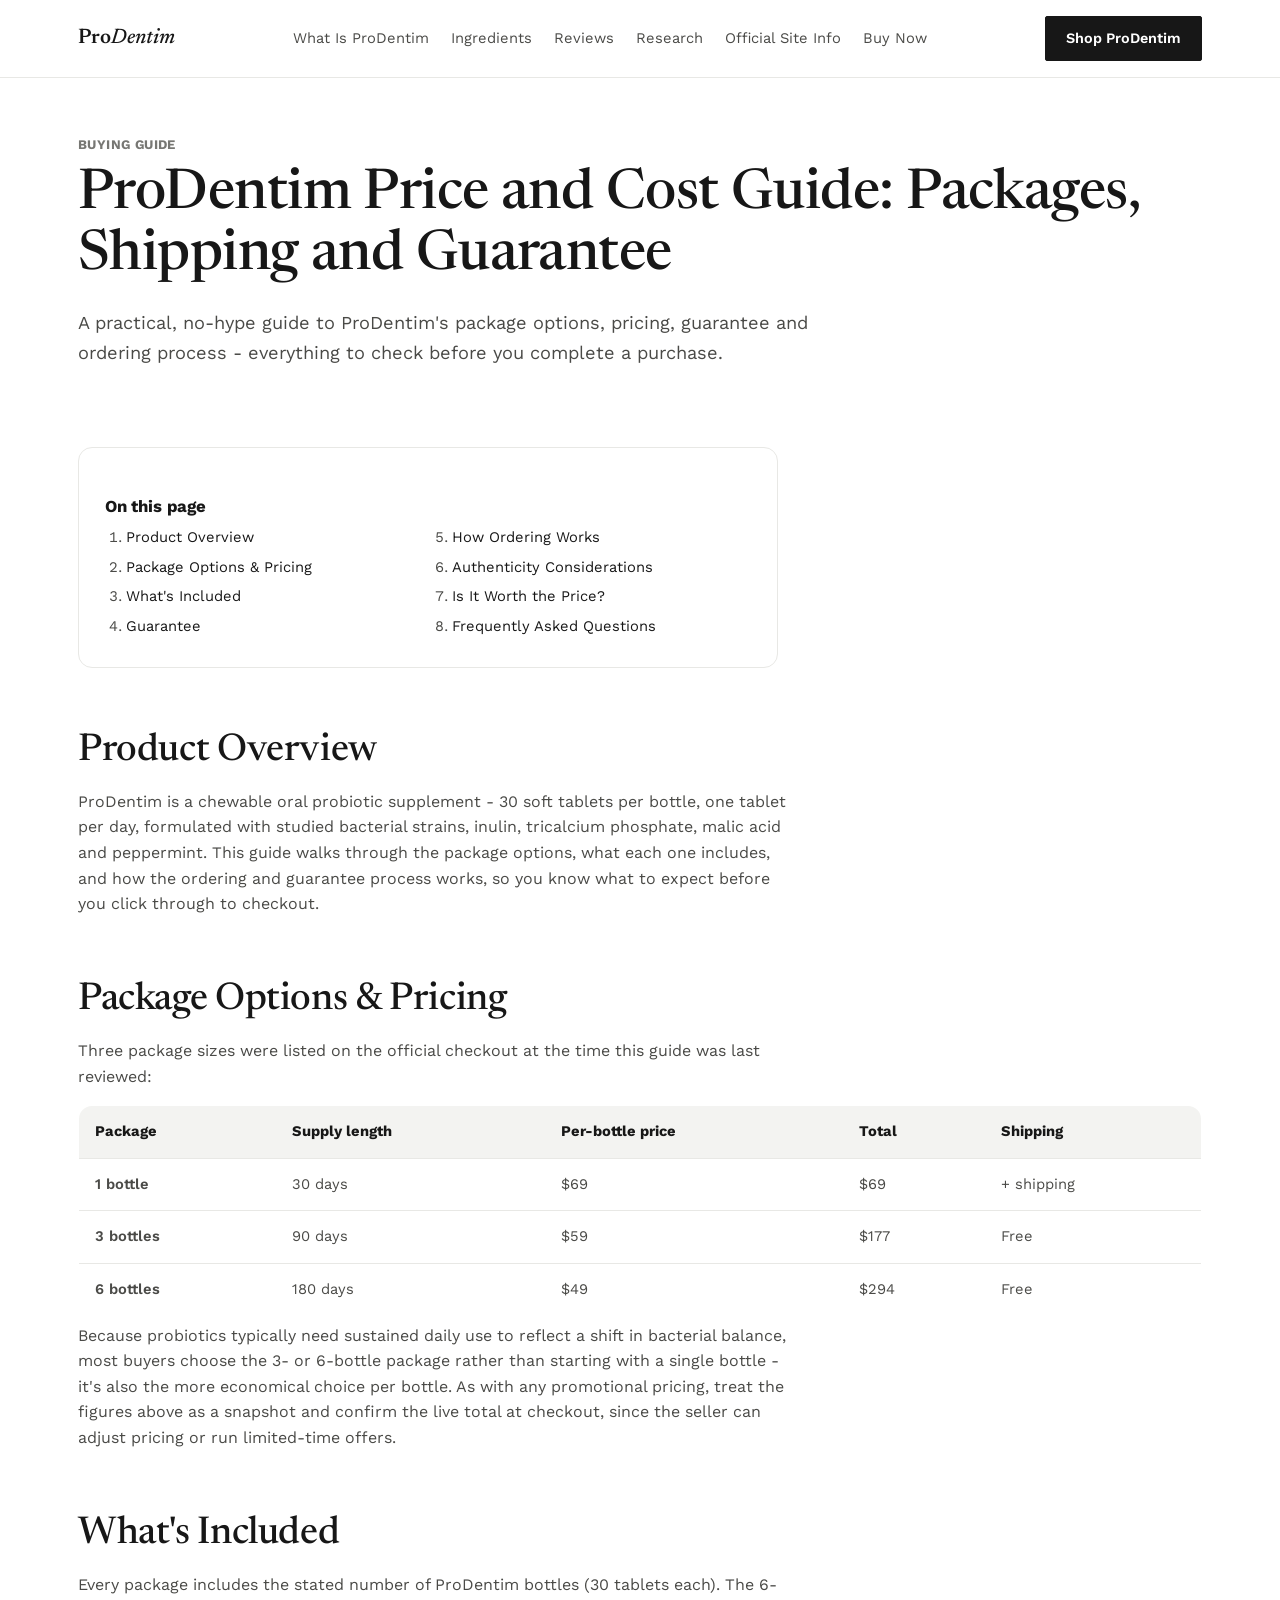
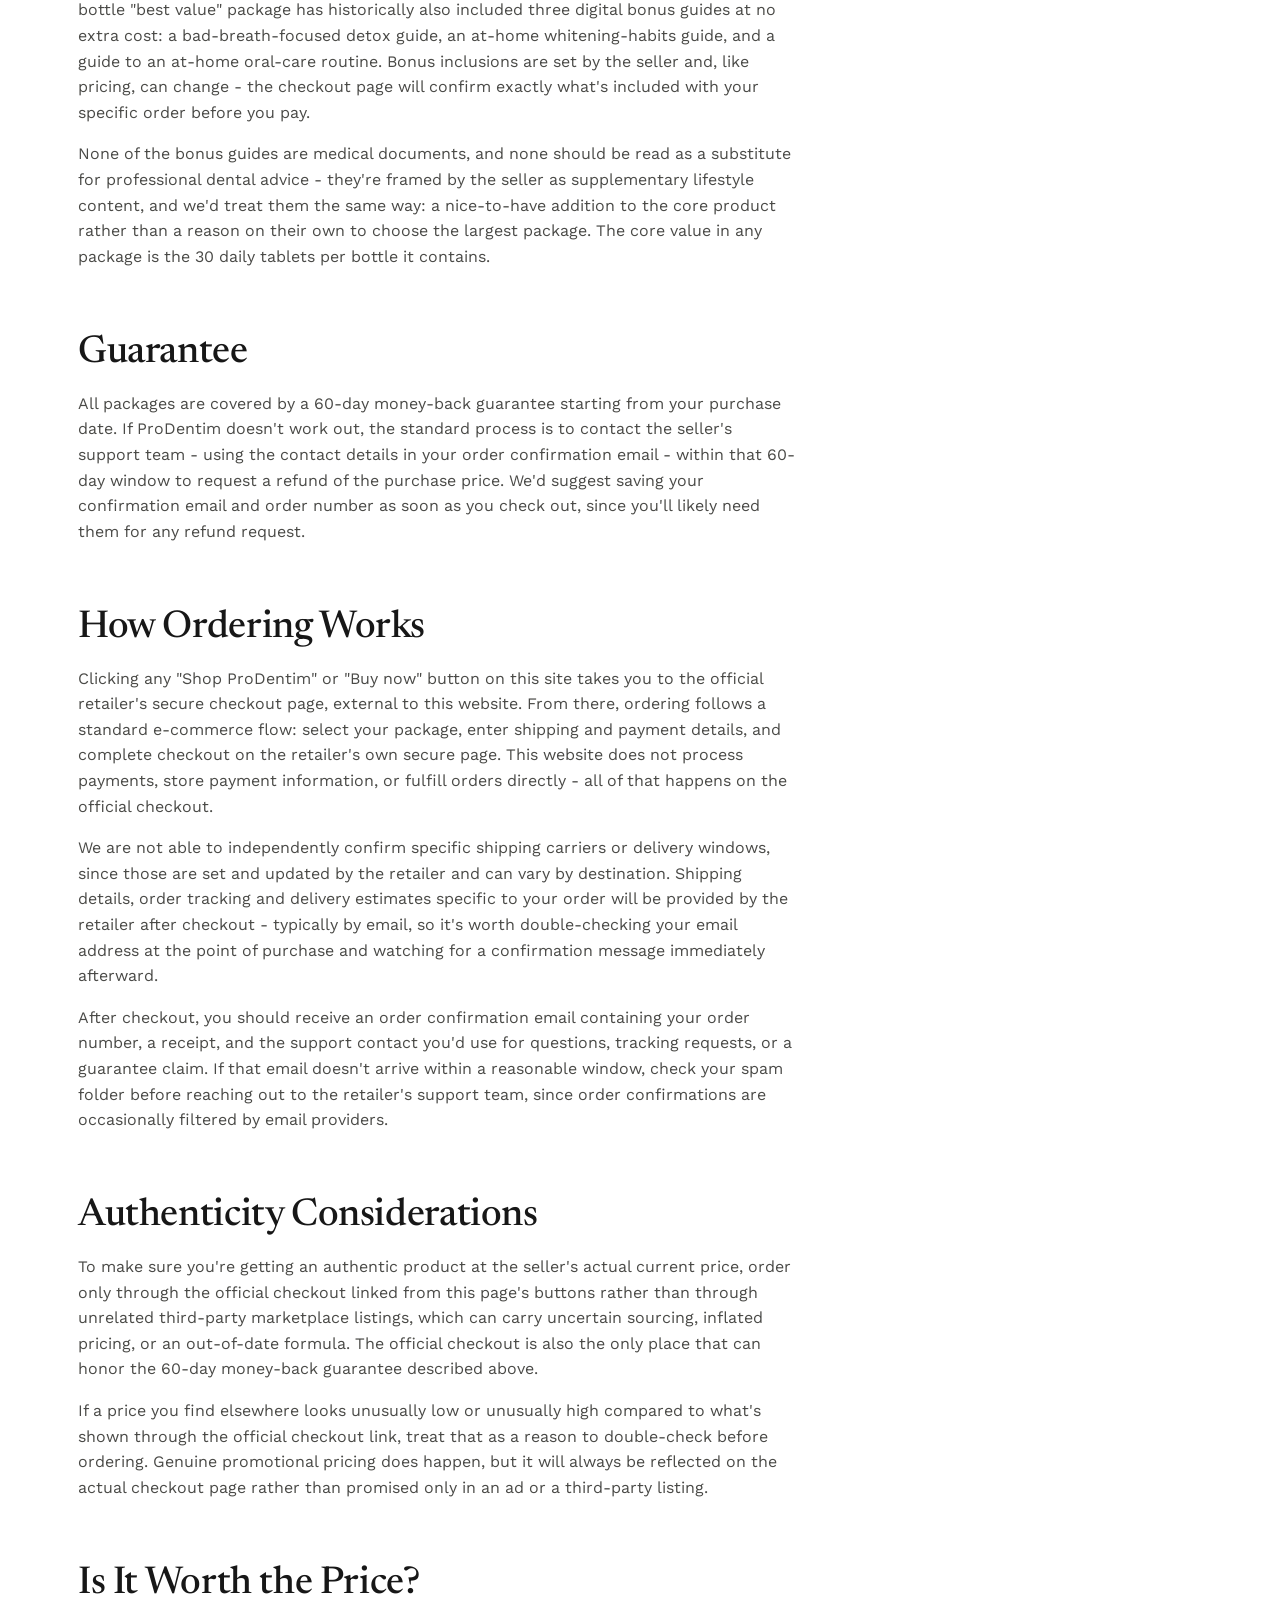
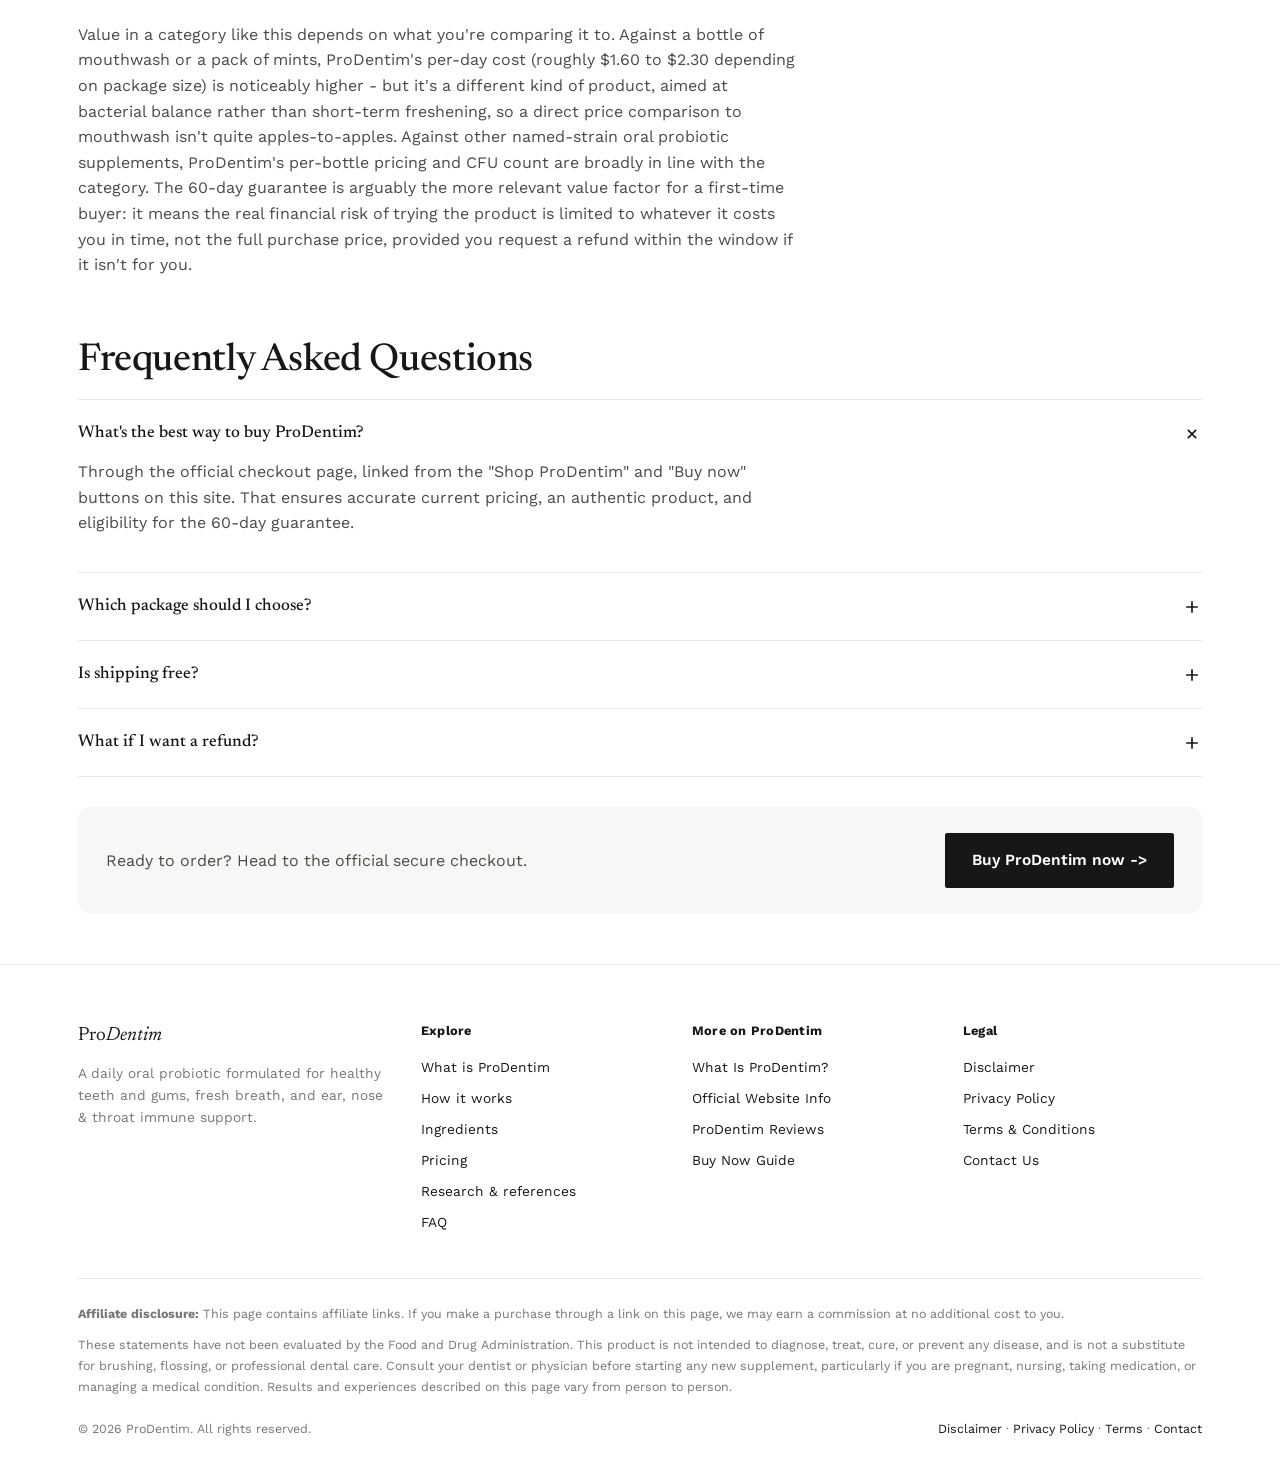
==== buy-now.html @ 223464d3 "Improve USA SEO, pricing, ingredients, reviews and mobile UX" ====
<!DOCTYPE html>
<html lang="en">
<head>
<meta charset="UTF-8">
<meta name="viewport" content="width=device-width, initial-scale=1.0">
<title>ProDentim Price &amp; Cost Guide: Packages, Shipping &amp; Guarantee</title>
<meta name="description" content="Compare the ProDentim package prices and supply lengths shown on the seller checkout, plus shipping notes, guarantee terms, ordering steps and what U.S. buyers should confirm before paying.">
<link rel="canonical" href="https://priodentim.com/buy-now.html">
<meta name="robots" content="index, follow">
<meta name="author" content="ProDentim Editorial Team">
<meta property="og:type" content="article">
<meta property="og:site_name" content="ProDentim">
<meta property="og:title" content="ProDentim Price &amp; Cost Guide: Packages, Shipping &amp; Guarantee">
<meta property="og:description" content="Compare the ProDentim package prices and supply lengths shown on the seller checkout, plus shipping notes, guarantee terms, ordering steps and what U.S. buyers should confirm before paying.">
<meta property="og:url" content="https://priodentim.com/buy-now.html">
<meta property="og:image" content="https://priodentim.com/assets/images/prodentim-bottle-oral-probiotic-supplement.png">
<meta property="og:locale" content="en_US">
<meta name="twitter:card" content="summary_large_image">
<meta name="twitter:title" content="ProDentim Price &amp; Cost Guide: Packages, Shipping &amp; Guarantee">
<meta name="twitter:description" content="Compare the ProDentim package prices and supply lengths shown on the seller checkout, plus shipping notes, guarantee terms, ordering steps and what U.S. buyers should confirm before paying.">
<meta name="twitter:image" content="https://priodentim.com/assets/images/prodentim-bottle-oral-probiotic-supplement.png">
<link rel="icon" href="assets/images/prodentim-bottle-oral-probiotic-supplement.webp" type="image/webp">
<link rel="preconnect" href="https://fonts.googleapis.com">
<link rel="preconnect" href="https://fonts.gstatic.com" crossorigin>
<link href="https://fonts.googleapis.com/css2?family=Newsreader:ital,opsz,wght@0,6..72,400;0,6..72,500;0,6..72,600;1,6..72,500&family=Work+Sans:wght@400;500;600;700&display=swap" rel="stylesheet">
<link rel="stylesheet" href="styles.css">
<script type="application/ld+json">
{
  "@context": "https://schema.org",
  "@graph": [
    {
      "@type": "WebPage",
      "@id": "https://priodentim.com/buy-now.html#webpage",
      "url": "https://priodentim.com/buy-now.html",
      "name": "ProDentim Price & Cost Guide: Packages, Shipping & Guarantee",
      "description": "Compare the ProDentim package prices and supply lengths shown on the seller checkout, plus shipping notes, guarantee terms, ordering steps and what U.S. buyers should confirm before paying.",
      "isPartOf": { "@id": "https://priodentim.com/#website" }
    },
    {
      "@type": "BreadcrumbList",
      "itemListElement": [
        { "@type": "ListItem", "position": 1, "name": "Home", "item": "https://priodentim.com/" },
        { "@type": "ListItem", "position": 2, "name": "ProDentim Buy Now", "item": "https://priodentim.com/buy-now.html" }
      ]
    },
    {
      "@type": "FAQPage",
      "mainEntity": [
        {"@type": "Question", "name": "What's the best way to buy ProDentim?", "acceptedAnswer": {"@type": "Answer", "text": "Through the official checkout page, which ensures accurate current pricing, an authentic product, and eligibility for the 60-day guarantee."}},
        {"@type": "Question", "name": "Which package should I choose?", "acceptedAnswer": {"@type": "Answer", "text": "Most buyers choose the 3-bottle or 6-bottle package for consistent longer-term use and a lower per-bottle price."}},
        {"@type": "Question", "name": "Is shipping free?", "acceptedAnswer": {"@type": "Answer", "text": "Multi-bottle packages have typically included free shipping, while single-bottle orders may carry a separate shipping charge; confirm at checkout."}},
        {"@type": "Question", "name": "What if I want a refund?", "acceptedAnswer": {"@type": "Answer", "text": "Every package is covered by a 60-day money-back guarantee from the date of purchase."}}
      ]
    }
  ]
}
</script>
<style>

  :root{
    --ink:#171717;
    --ink-soft:#4A4A47;
    --ink-faint:#777773;
    --mist:#FAFAF8;
    --mist-deep:#F7F7F5;
    --panel:#ffffff;
    --accent:#171717;
    --accent-deep:#171717;
    --accent-soft:#F7F7F5;
    --accent-soft-2:#F7F7F5;
    --ink-accent:#171717;
    --ink-accent-deep:#171717;
    --neutral-accent:#FFFFFF;
    --neutral-accent-deep:#FFFFFF;
    --line:#E8E8E5;
    --line-soft:#F0F0ED;
    --radius-s:6px;
    --radius-m:14px;
    --font-display:"Newsreader", Georgia, serif;
    --font-body:"Work Sans", -apple-system, BlinkMacSystemFont, "Segoe UI", sans-serif;
  }

  :root{ color-scheme: light; }
  @media (prefers-color-scheme: light){
    :root:not([data-theme="light"]){
      --ink:#171717; --ink-soft:#4A4A47; --ink-faint:#777773;
      --mist:#FFFFFF; --mist-deep:#FAFAF8; --panel:#FFFFFF;
      --accent:#171717; --accent-deep:#171717; --accent-soft:#F7F7F5; --accent-soft-2:#F7F7F5;
      --line:#E8E8E5; --line-soft:#F0F0ED;
    }
  }
  :root[data-theme="light"]{
    --ink:#171717; --ink-soft:#4A4A47; --ink-faint:#777773;
    --mist:#FFFFFF; --mist-deep:#FAFAF8; --panel:#FFFFFF;
    --accent:#171717; --accent-deep:#171717; --accent-soft:#F7F7F5; --accent-soft-2:#F7F7F5;
    --line:#E8E8E5; --line-soft:#F0F0ED;
  }

  *{box-sizing:border-box;}
  html{scroll-behavior:smooth;}
  body{margin:0;background:var(--mist);color:var(--ink);font-family:var(--font-body);font-size:16px;line-height:1.6;-webkit-font-smoothing:antialiased;}
  img{max-width:100%;display:block;}
  a{color:inherit;}
  a:focus-visible, button:focus-visible, summary:focus-visible, .btn:focus-visible{outline:3px solid var(--accent-deep); outline-offset:2px;}
  .wrap{max-width:1180px;margin:0 auto;padding:0 28px;}
  section{position:relative;}
  .visually-hidden{position:absolute; width:1px; height:1px; overflow:hidden; clip:rect(0 0 0 0); white-space:nowrap;}

  h1,h2,h3,h4{font-family:var(--font-display);font-weight:600;color:var(--ink);margin:0 0 0.4em;letter-spacing:-0.01em;}
  h1{font-size:clamp(2.4rem,4.4vw,3.5rem); line-height:1.08; font-weight:500;}
  h2{font-size:clamp(1.8rem,3vw,2.4rem); line-height:1.16; font-weight:500;}
  h3{font-size:1.24rem; font-weight:600;}
  p{margin:0 0 1em; color:var(--ink-soft); max-width:62ch;}
  .lede{font-size:1.14rem; color:var(--ink-soft);}

  .btn{display:inline-flex; align-items:center; gap:8px; font-family:var(--font-body); font-weight:600; font-size:0.97rem; padding:14px 26px; border-radius:999px; border:1px solid transparent; text-decoration:none; cursor:pointer; transition:transform .18s ease, box-shadow .18s ease, background .18s ease;}
  .btn-primary{background:var(--ink-accent-deep); color:#fff; box-shadow:0 14px 26px -12px rgba(0,0,0,0.5);}
  .btn-primary:hover{background:var(--ink-accent); transform:translateY(-1px); box-shadow:0 18px 30px -12px rgba(0,0,0,0.55);}
  .btn-ghost{background:transparent; color:var(--accent-deep); border-color:var(--accent-deep);}
  .btn-ghost:hover{background:var(--accent-soft);}
  .btn-block{width:100%; justify-content:center;}

  header.site{position:sticky; top:0; z-index:50; background:color-mix(in srgb, var(--mist) 88%, transparent); backdrop-filter:blur(10px); border-bottom:1px solid var(--line-soft);}
  .nav-inner{display:flex; align-items:center; justify-content:space-between; padding:16px 28px; max-width:1180px; margin:0 auto;}
  .brand{display:flex; align-items:baseline; gap:8px; text-decoration:none; color:var(--ink);}
  .brand .mark{font-family:var(--font-display); font-size:1.32rem; font-weight:600;}
  .brand .mark em{font-style:italic; color:var(--ink-accent-deep); font-weight:500;}
  nav.links{display:flex; gap:22px; font-size:0.92rem; flex-wrap:wrap;}
  nav.links a{text-decoration:none; color:var(--ink-soft); transition:color .15s ease;}
  nav.links a:hover{color:var(--accent-deep);}
  .nav-cta{display:flex; align-items:center; gap:18px;}
  .nav-cta .btn{padding:10px 20px; font-size:0.9rem;}
  #nav-toggle{display:none;}
  .burger{display:none;}

  @media (max-width:980px){
    nav.links{position:fixed; inset:64px 0 0 0; background:var(--panel); flex-direction:column; padding:28px; gap:20px; font-size:1.1rem; transform:translateY(-8px); opacity:0; pointer-events:none; transition:opacity .2s ease, transform .2s ease; border-top:1px solid var(--line-soft); overflow-y:auto;}
    #nav-toggle:checked ~ .nav-inner nav.links{opacity:1; transform:translateY(0); pointer-events:auto;}
    .burger{display:block; width:26px; height:20px; position:relative; cursor:pointer;}
    .burger span{position:absolute; left:0; right:0; height:2px; background:var(--ink); transition:transform .2s ease, opacity .2s ease;}
    .burger span:nth-child(1){top:0;} .burger span:nth-child(2){top:9px;} .burger span:nth-child(3){top:18px;}
    #nav-toggle:checked ~ .nav-inner .burger span:nth-child(1){transform:translateY(9px) rotate(45deg);}
    #nav-toggle:checked ~ .nav-inner .burger span:nth-child(2){opacity:0;}
    #nav-toggle:checked ~ .nav-inner .burger span:nth-child(3){transform:translateY(-9px) rotate(-45deg);}
  }

  .hero{padding:60px 0 40px; overflow:hidden;}
  .hero-grid{display:grid; grid-template-columns:1.05fr 0.95fr; gap:40px; align-items:center;}
  @media (max-width:920px){ .hero-grid{grid-template-columns:1fr;} }
  .hero-cta-row{display:flex; gap:14px; flex-wrap:wrap; margin-bottom:26px;}
  .trust-row{display:flex; flex-wrap:wrap; gap:20px; padding-top:18px; border-top:1px solid var(--line);}
  .trust-item{display:flex; align-items:center; gap:8px; font-size:0.85rem; color:var(--ink-soft); font-weight:600;}
  .trust-item svg{width:17px; height:17px; flex:none; color:var(--accent-deep);}

  .hero-art{position:relative; display:flex; align-items:center; justify-content:center; min-height:420px;}
  .art-glow{position:absolute; width:80%; padding-top:80%; border-radius:50%; background:radial-gradient(circle, color-mix(in srgb, var(--accent) 50%, transparent) 0%, transparent 68%); filter:blur(6px); animation:glowPulse 7s ease-in-out infinite;}
  @keyframes glowPulse{ 0%,100%{transform:scale(1); opacity:0.7;} 50%{transform:scale(1.07); opacity:1;} }
  .bottle-stage{position:relative; width:min(460px, 82vw); animation:floatY 6.2s ease-in-out infinite;}
  @keyframes floatY{ 0%,100%{transform:translateY(0) rotate(0deg);} 50%{transform:translateY(-14px) rotate(0.5deg);} }
  .bottle-stage img{position:relative; z-index:2; filter:drop-shadow(0 26px 26px rgba(0,0,0,0.2));}
  .leaf{position:absolute; border-radius:50% 4px; filter:blur(0.5px); opacity:0.6; background:radial-gradient(circle at 32% 30%, var(--accent-soft-2), transparent 72%); animation:drift 11s ease-in-out infinite;}
  .leaf.l1{width:30px; height:38px; top:10%; left:5%; animation-duration:9s;}
  .leaf.l2{width:20px; height:26px; top:64%; left:2%; animation-duration:12s; animation-delay:1.3s;}
  .leaf.l3{width:26px; height:32px; top:16%; right:4%; animation-duration:10s; animation-delay:0.5s;}
  .leaf.l4{width:16px; height:20px; bottom:12%; right:9%; animation-duration:8s; animation-delay:2s;}
  @keyframes drift{ 0%,100%{transform:translate(0,0) rotate(0deg);} 50%{transform:translate(10px,-16px) rotate(8deg);} }
  @media (prefers-reduced-motion:reduce){ .bottle-stage, .art-glow, .leaf{animation:none !important;} }

  .band{padding:84px 0;}
  .band-panel{background:var(--panel);}
  .band-pale{background:var(--accent-soft);}
  .band-contrast{background:var(--ink); color:#4A4A47;}
  .band-contrast h2, .band-contrast h3{color:#fff;}
  .band-contrast p{color:#4A4A47;}
  .section-head{max-width:680px; margin-bottom:46px;}
  .section-head p{margin-top:12px;}
  .section-head.center{margin-left:auto; margin-right:auto; text-align:center;}
  .kicker{font-size:0.78rem; font-weight:700; letter-spacing:0.04em; color:var(--accent-deep); text-transform:uppercase; margin-bottom:10px; display:block;}
  .band-contrast .kicker{color:var(--accent);}

  blockquote.pull{font-family:var(--font-display); font-style:italic; font-weight:500; font-size:clamp(1.35rem,2.2vw,1.85rem); line-height:1.42; color:var(--ink); margin:34px 0; padding-left:26px; border-left:3px solid var(--accent-deep); max-width:54ch;}

  .two-col{display:grid; grid-template-columns:1fr 1fr; gap:56px; align-items:start;}
  @media (max-width:860px){ .two-col{grid-template-columns:1fr; gap:12px;} }
  .callout-box{background:var(--panel); border:1px solid var(--line); border-radius:var(--radius-m); padding:22px 24px; margin-top:18px;}
  .callout-box p{margin-bottom:0; font-size:0.94rem;}
  .callout-box.warn{background:color-mix(in srgb, var(--ink-accent) 7%, var(--panel));}

  .steps{display:grid; grid-template-columns:repeat(3,1fr); gap:34px;}
  @media (max-width:820px){ .steps{grid-template-columns:1fr;} }
  .step .num{font-family:var(--font-display); font-size:2.5rem; font-weight:500; color:var(--accent-deep); line-height:1; margin-bottom:12px; display:block;}
  .step h3{margin-bottom:8px;}
  @media (min-width:821px){
    .steps{position:relative;}
    .step:not(:last-child)::after{content:""; position:absolute; top:20px; left:calc(100% - 6px); width:calc(34px + 12px); border-top:1px dashed var(--accent);}
  }

  .ing-grid{display:grid; grid-template-columns:repeat(3,1fr); gap:1px; background:var(--line); border:1px solid var(--line); border-radius:var(--radius-m); overflow:hidden;}
  @media (max-width:900px){ .ing-grid{grid-template-columns:repeat(2,1fr);} }
  @media (max-width:600px){ .ing-grid{grid-template-columns:1fr;} }
  .ing-cell{background:var(--panel); padding:30px 26px;}
  .ing-cell svg{width:32px; height:32px; color:var(--accent-deep); margin-bottom:14px;}
  .ing-cell h3{font-size:1.05rem; margin-bottom:6px;}
  .ing-cell p{font-size:0.92rem; margin-bottom:10px;}
  .ing-cell a{font-size:0.82rem; font-weight:600; color:var(--accent-deep); text-decoration:none; border-bottom:1px solid var(--accent);}
  .ing-cell a:hover{color:var(--ink-accent-deep); border-color:var(--ink-accent-deep);}
  .cfu-tag{display:inline-block; font-size:0.72rem; font-weight:700; letter-spacing:0.02em; color:var(--ink-accent-deep); background:color-mix(in srgb, var(--ink-accent) 12%, transparent); padding:3px 10px; border-radius:999px; margin-bottom:10px;}

  .pillars{display:grid; grid-template-columns:repeat(3,1fr); gap:40px;}
  @media (max-width:820px){ .pillars{grid-template-columns:1fr;} }
  .pillar .tag{display:inline-block; font-size:0.78rem; font-weight:700; letter-spacing:0.02em; color:var(--accent-deep); background:var(--accent-soft); padding:5px 12px; border-radius:999px; margin-bottom:16px;}

  .who-grid{display:grid; grid-template-columns:repeat(4,1fr); gap:20px;}
  @media (max-width:920px){ .who-grid{grid-template-columns:repeat(2,1fr);} }
  @media (max-width:560px){ .who-grid{grid-template-columns:1fr;} }
  .who-card{background:var(--panel); border:1px solid var(--line); border-radius:var(--radius-m); padding:22px 20px;}
  .who-card h3{font-size:1rem; margin-bottom:6px;}
  .who-card p{font-size:0.88rem; margin-bottom:0;}

  table.compare{width:100%; border-collapse:collapse; background:var(--panel); border-radius:var(--radius-m); overflow:hidden; border:1px solid var(--line); font-size:0.92rem;}
  table.compare th, table.compare td{padding:14px 16px; text-align:left; border-bottom:1px solid var(--line); vertical-align:top;}
  table.compare th{background:var(--accent-soft); font-family:var(--font-body); font-weight:700; color:var(--ink);}
  table.compare tr:last-child td{border-bottom:none;}
  table.compare td:first-child{font-weight:600; white-space:nowrap;}
  .table-wrap{overflow-x:auto; margin:8px 0 6px;}

  .pricing-grid{display:grid; grid-template-columns:repeat(3,1fr); gap:26px; align-items:stretch;}
  @media (max-width:920px){ .pricing-grid{grid-template-columns:1fr; max-width:420px; margin:0 auto;} }
  .price-card{background:var(--panel); border:1px solid var(--line); border-radius:var(--radius-m); padding:30px 26px 26px; display:flex; flex-direction:column; position:relative;}
  .price-card.featured{border-color:var(--ink-accent-deep); box-shadow:0 26px 50px -22px rgba(0,0,0,0.35); transform:translateY(-10px);}
  @media (max-width:920px){ .price-card.featured{transform:none;} }
  .ribbon{position:absolute; top:-13px; left:50%; transform:translateX(-50%); background:var(--ink-accent-deep); color:#fff; font-size:0.72rem; font-weight:700; letter-spacing:0.03em; padding:6px 16px; border-radius:999px; box-shadow:0 8px 16px -6px rgba(0,0,0,0.45);}
  .plan-name{font-size:0.82rem; font-weight:700; color:var(--ink-faint); margin-bottom:6px;}
  .plan-supply{font-family:var(--font-display); font-size:1.5rem; margin-bottom:2px;}
  .plan-days{font-size:0.85rem; color:var(--ink-faint); margin-bottom:18px;}
  .plan-bottles{display:flex; align-items:flex-end; justify-content:center; height:120px; margin-bottom:18px;}
  .plan-bottles img{max-height:100%; width:auto; filter:drop-shadow(0 10px 14px rgba(0,0,0,0.18));}
  .save-badge{font-size:0.8rem; font-weight:700; color:var(--accent-deep); background:color-mix(in srgb, var(--accent) 20%, transparent); padding:6px 12px; border-radius:var(--radius-s); display:inline-block; margin-bottom:14px;}
  .plan-price{display:flex; align-items:baseline; gap:6px; margin-bottom:2px;}
  .plan-price .amt{font-family:var(--font-display); font-size:2.35rem; font-weight:600;}
  .plan-price .per{font-size:0.88rem; color:var(--ink-faint);}
  .plan-total{font-size:0.86rem; color:var(--ink-faint); margin-bottom:20px;}
  .plan-total s{color:var(--ink-faint); opacity:0.7; margin-right:4px;}
  .plan-total b{color:var(--ink);}
  .price-card ul{list-style:none; margin:0 0 22px; padding:0; font-size:0.88rem; color:var(--ink-soft); flex:1;}
  .price-card ul li{display:flex; gap:8px; padding:5px 0; align-items:flex-start;}
  .price-card ul li svg{width:15px; height:15px; flex:none; margin-top:3px; color:var(--accent-deep);}
  .price-note{font-size:0.84rem; color:var(--ink-faint); margin-top:26px; max-width:70ch;}

  .bonus-strip{display:grid; grid-template-columns:repeat(3,1fr); gap:22px; margin-top:44px;}
  @media (max-width:760px){ .bonus-strip{grid-template-columns:1fr; max-width:340px; margin-left:auto; margin-right:auto;} }
  .bonus-card{background:var(--panel); border:1px solid var(--line); border-radius:var(--radius-m); overflow:hidden; text-align:center;}
  .bonus-card img{width:100%; height:200px; object-fit:cover;}
  .bonus-ph{height:200px; background:linear-gradient(160deg, var(--accent-soft), var(--accent-soft-2)); display:flex; align-items:center; justify-content:center;}
  .bonus-ph svg{width:52px; height:52px; color:var(--accent-deep);}
  .bonus-card .b-body{padding:18px 18px 22px;}
  .bonus-card .b-tag{font-size:0.72rem; font-weight:700; color:var(--neutral-accent-deep); background:color-mix(in srgb, var(--neutral-accent) 16%, transparent); padding:3px 10px; border-radius:999px; display:inline-block; margin-bottom:8px;}
  .bonus-card h3{font-size:1rem; margin-bottom:4px;}
  .bonus-card p{font-size:0.86rem; margin:0;}

  .guarantee{display:grid; grid-template-columns:auto 1fr; gap:32px; align-items:center;}
  @media (max-width:700px){ .guarantee{grid-template-columns:1fr; text-align:center;} .guarantee .seal-img{margin:0 auto;} }
  .seal-img{width:132px; height:132px; flex:none;}

  .consider-grid{display:grid; grid-template-columns:repeat(2,1fr); gap:22px;}
  @media (max-width:760px){ .consider-grid{grid-template-columns:1fr;} }
  .consider{background:var(--panel); border:1px solid var(--line); border-radius:var(--radius-m); padding:26px 26px 22px;}
  .consider h3{font-size:1rem; margin-bottom:8px;}
  .consider p{font-size:0.92rem; margin-bottom:0; color:var(--ink);}

  .ref-list{list-style:none; margin:0; padding:0; border-top:1px solid var(--line);}
  .ref-list li{display:grid; grid-template-columns:32px 1fr; gap:16px; padding:20px 0; border-bottom:1px solid var(--line);}
  .ref-list .idx{font-family:var(--font-display); color:var(--accent-deep); font-weight:600; font-size:1.1rem;}
  .ref-list h4{margin:0 0 4px; font-size:1rem; font-family:var(--font-body); font-weight:700; color:var(--ink);}
  .ref-list p{margin:0 0 6px; font-size:0.92rem;}
  .ref-list .meta{font-size:0.8rem; color:var(--ink-faint); margin-bottom:6px;}
  .ref-list a{font-size:0.86rem; color:var(--accent-deep); text-decoration:none; word-break:break-word;}
  .ref-list a:hover{color:var(--ink-accent-deep);}
  .ref-note{font-size:0.85rem; color:var(--ink-faint); margin-top:22px; max-width:70ch;}
  .ref-toggle-wrap{margin-top:22px;}

  .faq{border-top:1px solid var(--line);}
  .faq details{border-bottom:1px solid var(--line); padding:20px 0;}
  .faq summary{list-style:none; cursor:pointer; display:flex; justify-content:space-between; align-items:center; gap:20px; font-family:var(--font-display); font-size:1.06rem; color:var(--ink); font-weight:500;}
  .faq summary::-webkit-details-marker{display:none;}
  .faq summary .chev{flex:none; width:20px; height:20px; transition:transform .22s ease; color:var(--accent-deep);}
  .faq details[open] summary .chev{transform:rotate(135deg);}
  .faq .a{padding-top:12px; max-width:70ch;}

  .badges-row{margin-top:18px; opacity:0.9;}
  .badges-row img{max-width:420px; width:100%;}

  .final-cta{text-align:center; padding:92px 0;}
  .final-cta h2{max-width:18ch; margin-left:auto; margin-right:auto;}
  .final-cta p{max-width:52ch; margin-left:auto; margin-right:auto;}

  footer{background:var(--ink); color:#4A4A47; padding:56px 0 30px; font-size:0.86rem;}
  footer a{color:#4A4A47; text-decoration:none;}
  footer a:hover{color:#fff;}
  .footer-grid{display:grid; grid-template-columns:1.3fr 1fr 1fr 1fr; gap:32px; margin-bottom:36px;}
  @media (max-width:720px){ .footer-grid{grid-template-columns:1fr; gap:28px;} }
  .footer-grid h5{color:#fff; font-size:0.8rem; letter-spacing:0.02em; margin:0 0 14px; font-family:var(--font-body); font-weight:700;}
  .footer-grid ul{list-style:none; margin:0; padding:0;}
  .footer-grid li{margin-bottom:9px;}
  .footer-brand .mark{font-family:var(--font-display); font-size:1.2rem; color:#fff; margin-bottom:10px; display:block;}
  .disclaimer{border-top:1px solid #E8E8E5; padding-top:24px; color:#777773; font-size:0.78rem; line-height:1.7;}
  .disclaimer p{color:#777773; max-width:none; margin-bottom:10px;}
  .foot-bottom{display:flex; justify-content:space-between; flex-wrap:wrap; gap:10px; margin-top:20px; color:#777773; font-size:0.78rem;}

</style>

<style>
  .page-hero{padding:56px 0 8px;}
  .page-hero .kicker{font-size:0.82rem; font-weight:700; letter-spacing:0.03em; color:var(--accent-deep); margin-bottom:10px;}
  .page-hero .updated{font-size:0.85rem; color:var(--ink-faint); margin-bottom:0;}
  .page-hero p.lede{max-width:70ch;}
  article.prose{padding:24px 0 20px;}
  article.prose h2{margin-top:1.6em;}
  article.prose h3{margin-top:1.3em;}
  article.prose p, article.prose li{max-width:72ch;}
  article.prose ul, article.prose ol{padding-left:1.3em; color:var(--ink-soft);}
  .toc{background:var(--panel); border:1px solid var(--line); border-radius:var(--radius-m); padding:22px 26px; margin:30px 0; max-width:70ch;}
  .toc h2{font-size:1.05rem; margin-bottom:10px; font-family:var(--font-body); font-weight:700;}
  .toc ol{margin:0; padding-left:1.2em; columns:2; column-gap:28px;}
  .toc li{margin-bottom:6px; font-size:0.92rem;}
  .toc a{color:var(--accent-deep); text-decoration:none;}
  .toc a:hover{color:var(--ink-accent-deep);}
  @media (max-width:600px){ .toc ol{columns:1;} }
  .inline-cta{background:var(--accent-soft); border-radius:var(--radius-m); padding:26px 28px; margin:30px 0; display:flex; align-items:center; justify-content:space-between; gap:20px; flex-wrap:wrap;}
  .inline-cta p{margin:0; max-width:44ch;}
</style>

</head>
<body>
<a class="visually-hidden" href="#main-content">Skip to content</a>
<header class="site">
  <input type="checkbox" id="nav-toggle">
  <div class="nav-inner">
    <a class="brand" href="index.html"><span class="mark">Pro<em>Dentim</em></span></a>
    <nav class="links">
      <a href="prodentim.html">What Is ProDentim</a>
      <a href="index.html#ingredients">Ingredients</a>
      <a href="reviews.html">Reviews</a>
      <a href="index.html#research">Research</a>
      <a href="official-website.html">Official Site Info</a>
      <a href="buy-now.html">Buy Now</a>
    </nav>
    <div class="nav-cta">
      <a class="btn btn-primary" href="https://ab6abfpmm72zln0lygn7vlwf3i.hop.clickbank.net/" target="_blank" rel="nofollow sponsored noopener">Shop ProDentim</a>
      <label class="burger" for="nav-toggle"><span></span><span></span><span></span></label>
    </div>
  </div>
</header>

<section class="page-hero">
  <div class="wrap">
    <div class="kicker">Buying Guide</div>
    <h1 id="main-content">ProDentim Price and Cost Guide: Packages, Shipping and Guarantee</h1>
    <p class="lede">A practical, no-hype guide to ProDentim's package options, pricing, guarantee and ordering process  -  everything to check before you complete a purchase.</p>
  </div>
</section>

<article class="prose">
  <div class="wrap">
    <div class="toc">
      <h2>On this page</h2>
      <ol>
        <li><a href="#overview">Product Overview</a></li>
        <li><a href="#packages">Package Options &amp; Pricing</a></li>
        <li><a href="#included">What's Included</a></li>
        <li><a href="#guarantee">Guarantee</a></li>
        <li><a href="#ordering">How Ordering Works</a></li>
        <li><a href="#authenticity">Authenticity Considerations</a></li>
        <li><a href="#worth-it">Is It Worth the Price?</a></li>
        <li><a href="#faq">Frequently Asked Questions</a></li>
      </ol>
    </div>

    <h2 id="overview">Product Overview</h2>
    <p>ProDentim is a chewable oral probiotic supplement  -  30 soft tablets per bottle, one tablet per day, formulated with studied bacterial strains, inulin, tricalcium phosphate, malic acid and peppermint. This guide walks through the package options, what each one includes, and how the ordering and guarantee process works, so you know what to expect before you click through to checkout.</p>

    <h2 id="packages">Package Options &amp; Pricing</h2>
    <p>Three package sizes were listed on the official checkout at the time this guide was last reviewed:</p>
    <div class="table-wrap">
      <table class="compare">
        <thead><tr><th scope="col">Package</th><th scope="col">Supply length</th><th scope="col">Per-bottle price</th><th scope="col">Total</th><th scope="col">Shipping</th></tr></thead>
        <tbody>
          <tr><td>1 bottle</td><td>30 days</td><td>$69</td><td>$69</td><td>+ shipping</td></tr>
          <tr><td>3 bottles</td><td>90 days</td><td>$59</td><td>$177</td><td>Free</td></tr>
          <tr><td>6 bottles</td><td>180 days</td><td>$49</td><td>$294</td><td>Free</td></tr>
        </tbody>
      </table>
    </div>
    <p>Because probiotics typically need sustained daily use to reflect a shift in bacterial balance, most buyers choose the 3- or 6-bottle package rather than starting with a single bottle  -  it's also the more economical choice per bottle. As with any promotional pricing, treat the figures above as a snapshot and confirm the live total at checkout, since the seller can adjust pricing or run limited-time offers.</p>

    <h2 id="included">What's Included</h2>
    <p>Every package includes the stated number of ProDentim bottles (30 tablets each). The 6-bottle "best value" package has historically also included three digital bonus guides at no extra cost: a bad-breath-focused detox guide, an at-home whitening-habits guide, and a guide to an at-home oral-care routine. Bonus inclusions are set by the seller and, like pricing, can change  -  the checkout page will confirm exactly what's included with your specific order before you pay.</p>
    <p>None of the bonus guides are medical documents, and none should be read as a substitute for professional dental advice  -  they're framed by the seller as supplementary lifestyle content, and we'd treat them the same way: a nice-to-have addition to the core product rather than a reason on their own to choose the largest package. The core value in any package is the 30 daily tablets per bottle it contains.</p>

    <h2 id="guarantee">Guarantee</h2>
    <p>All packages are covered by a 60-day money-back guarantee starting from your purchase date. If ProDentim doesn't work out, the standard process is to contact the seller's support team  -  using the contact details in your order confirmation email  -  within that 60-day window to request a refund of the purchase price. We'd suggest saving your confirmation email and order number as soon as you check out, since you'll likely need them for any refund request.</p>

    <h2 id="ordering">How Ordering Works</h2>
    <p>Clicking any "Shop ProDentim" or "Buy now" button on this site takes you to the official retailer's secure checkout page, external to this website. From there, ordering follows a standard e-commerce flow: select your package, enter shipping and payment details, and complete checkout on the retailer's own secure page. This website does not process payments, store payment information, or fulfill orders directly  -  all of that happens on the official checkout.</p>
    <p>We are not able to independently confirm specific shipping carriers or delivery windows, since those are set and updated by the retailer and can vary by destination. Shipping details, order tracking and delivery estimates specific to your order will be provided by the retailer after checkout  -  typically by email, so it's worth double-checking your email address at the point of purchase and watching for a confirmation message immediately afterward.</p>
    <p>After checkout, you should receive an order confirmation email containing your order number, a receipt, and the support contact you'd use for questions, tracking requests, or a guarantee claim. If that email doesn't arrive within a reasonable window, check your spam folder before reaching out to the retailer's support team, since order confirmations are occasionally filtered by email providers.</p>

    <h2 id="authenticity">Authenticity Considerations</h2>
    <p>To make sure you're getting an authentic product at the seller's actual current price, order only through the official checkout linked from this page's buttons rather than through unrelated third-party marketplace listings, which can carry uncertain sourcing, inflated pricing, or an out-of-date formula. The official checkout is also the only place that can honor the 60-day money-back guarantee described above.</p>
    <p>If a price you find elsewhere looks unusually low or unusually high compared to what's shown through the official checkout link, treat that as a reason to double-check before ordering. Genuine promotional pricing does happen, but it will always be reflected on the actual checkout page rather than promised only in an ad or a third-party listing.</p>

    <h2 id="worth-it">Is It Worth the Price?</h2>
    <p>Value in a category like this depends on what you're comparing it to. Against a bottle of mouthwash or a pack of mints, ProDentim's per-day cost (roughly $1.60 to $2.30 depending on package size) is noticeably higher  -  but it's a different kind of product, aimed at bacterial balance rather than short-term freshening, so a direct price comparison to mouthwash isn't quite apples-to-apples. Against other named-strain oral probiotic supplements, ProDentim's per-bottle pricing and CFU count are broadly in line with the category. The 60-day guarantee is arguably the more relevant value factor for a first-time buyer: it means the real financial risk of trying the product is limited to whatever it costs you in time, not the full purchase price, provided you request a refund within the window if it isn't for you.</p>

    <h2 id="faq">Frequently Asked Questions</h2>
    <div class="faq">
      <details open>
        <summary>What's the best way to buy ProDentim?<svg class="chev" viewBox="0 0 24 24" fill="none" stroke="currentColor" stroke-width="2" aria-hidden="true"><path d="M12 5v14M5 12h14"/></svg></summary>
        <div class="a"><p>Through the official checkout page, linked from the "Shop ProDentim" and "Buy now" buttons on this site. That ensures accurate current pricing, an authentic product, and eligibility for the 60-day guarantee.</p></div>
      </details>
      <details>
        <summary>Which package should I choose?<svg class="chev" viewBox="0 0 24 24" fill="none" stroke="currentColor" stroke-width="2" aria-hidden="true"><path d="M12 5v14M5 12h14"/></svg></summary>
        <div class="a"><p>Most buyers choose the 3-bottle (90-day) or 6-bottle (180-day) package, both because probiotics benefit from consistent longer-term use and because the per-bottle price is lower than the single-bottle option.</p></div>
      </details>
      <details>
        <summary>Is shipping free?<svg class="chev" viewBox="0 0 24 24" fill="none" stroke="currentColor" stroke-width="2" aria-hidden="true"><path d="M12 5v14M5 12h14"/></svg></summary>
        <div class="a"><p>At last review, the 3-bottle and 6-bottle packages included free shipping, while the single-bottle package carried a separate shipping charge. Confirm current shipping terms at checkout.</p></div>
      </details>
      <details>
        <summary>What if I want a refund?<svg class="chev" viewBox="0 0 24 24" fill="none" stroke="currentColor" stroke-width="2" aria-hidden="true"><path d="M12 5v14M5 12h14"/></svg></summary>
        <div class="a"><p>Every package is covered by a 60-day money-back guarantee from the date of purchase. Contact the seller's support team, listed in your order confirmation email, to start the process.</p></div>
      </details>
    </div>

    <div class="inline-cta">
      <p>Ready to order? Head to the official secure checkout.</p>
      <a class="btn btn-primary" href="https://ab6abfpmm72zln0lygn7vlwf3i.hop.clickbank.net/" target="_blank" rel="nofollow sponsored noopener">Buy ProDentim now  -> </a>
    </div>
  </div>
</article>
<footer>
  <div class="wrap">
    <div class="footer-grid">
      <div class="footer-brand">
        <span class="mark">Pro<em style="font-style:italic;color:var(--accent);">Dentim</em></span>
        <p style="color:#777773; max-width:34ch;">A daily oral probiotic formulated for healthy teeth and gums, fresh breath, and ear, nose &amp; throat immune support.</p>
      </div>
      <div>
        <h5>Explore</h5>
        <ul>
          <li><a href="index.html#what-is-prodentim">What is ProDentim</a></li>
          <li><a href="index.html#how-it-works">How it works</a></li>
          <li><a href="index.html#ingredients">Ingredients</a></li>
          <li><a href="index.html#pricing">Pricing</a></li>
          <li><a href="index.html#research">Research &amp; references</a></li>
          <li><a href="index.html#faq">FAQ</a></li>
        </ul>
      </div>
      <div>
        <h5>More on ProDentim</h5>
        <ul>
          <li><a href="prodentim.html">What Is ProDentim?</a></li>
          <li><a href="official-website.html">Official Website Info</a></li>
          <li><a href="reviews.html">ProDentim Reviews</a></li>
          <li><a href="buy-now.html">Buy Now Guide</a></li>
        </ul>
      </div>
      <div>
        <h5>Legal</h5>
        <ul>
          <li><a href="disclaimer.html">Disclaimer</a></li>
          <li><a href="privacy-policy.html">Privacy Policy</a></li>
          <li><a href="terms-conditions.html">Terms &amp; Conditions</a></li>
          <li><a href="contact.html">Contact Us</a></li>
        </ul>
      </div>
    </div>
    <div class="disclaimer">
      <p><strong>Affiliate disclosure:</strong> This page contains affiliate links. If you make a purchase through a link on this page, we may earn a commission at no additional cost to you.</p>
      <p>These statements have not been evaluated by the Food and Drug Administration. This product is not intended to diagnose, treat, cure, or prevent any disease, and is not a substitute for brushing, flossing, or professional dental care. Consult your dentist or physician before starting any new supplement, particularly if you are pregnant, nursing, taking medication, or managing a medical condition. Results and experiences described on this page vary from person to person.</p>
      <div class="foot-bottom">
        <span>&copy; 2026 ProDentim. All rights reserved.</span>
        <span><a href="disclaimer.html">Disclaimer</a> &middot; <a href="privacy-policy.html">Privacy Policy</a> &middot; <a href="terms-conditions.html">Terms</a> &middot; <a href="contact.html">Contact</a></span>
      </div>
    </div>
  </div>
</footer>
<script src="site.js" defer></script>
</body>
</html>
---- styles.css ----
:root {
  --color-white: #FFFFFF;
  --color-ivory: #FAFAF8;
  --color-porcelain: #F7F7F5;
  --color-surface: #F3F3F1;
  --color-border: #E8E8E5;
  --color-border-light: #F0F0ED;
  --color-text: #171717;
  --color-text-secondary: #4A4A47;
  --color-text-muted: #777773;
  --color-brand: #FFFFFF;
  --color-brand-dark: #FFFFFF;
  --color-brand-soft: #F7F7F5;
  --color-accent: #FFFFFF;
  --color-accent-soft: #FAFAF8;
  --color-success: #FFFFFF;
  --shadow-soft: 0 8px 30px rgba(0, 0, 0, 0.06);
  --shadow-card: 0 12px 40px rgba(0, 0, 0, 0.07);
  --font-display: "Newsreader", Georgia, serif;
  --font-body: "Work Sans", "Segoe UI", sans-serif;
}

html { background: var(--color-white); scroll-behavior: smooth; overflow-x: hidden; }
body { background: var(--color-white) !important; color: var(--color-text) !important; overflow-x: hidden; }
header, nav, main, section, footer { background: var(--color-white) !important; }
section:nth-of-type(even), .band-pale, .band-contrast { background: var(--color-ivory) !important; color: var(--color-text) !important; }
*, *::before, *::after { border-radius: 0; }
img { background: transparent !important; max-width: 100%; height: auto; }
.art-glow, .leaf { display: none !important; }
h1, h2, h3, h4, h5, h6 { color: var(--color-text) !important; }
p, li, td, th { color: var(--color-text-secondary) !important; }
small, .muted, .secondary, .meta, .updated, .plan-days, .plan-name, .price-note { color: var(--color-text-muted) !important; }
a { color: var(--color-text) !important; }
a:hover { color: var(--color-text-secondary) !important; }

.wrap, .nav-inner, .footer-grid, .disclaimer { max-width: 1200px; }
.band { padding: clamp(64px, 9vw, 112px) 0; }
.hero { padding: clamp(56px, 8vw, 104px) 0 64px; }
.hero-grid { gap: clamp(32px, 6vw, 84px); }
.kicker, .section-head .kicker, .legal-hero .kicker { color: var(--color-text-muted) !important; letter-spacing: .12em; }

header.site { background: rgba(255, 255, 255, .94) !important; border-bottom: 1px solid var(--color-border) !important; backdrop-filter: blur(14px); }
.brand, .brand .mark { color: var(--color-text) !important; }
.brand .mark em { color: var(--color-text) !important; }
nav.links a { color: var(--color-text-secondary) !important; }
nav.links a:hover { color: var(--color-text) !important; }

.btn, button, a[class*="button"], a[class*="btn"], .cta { background: var(--color-text) !important; color: var(--color-white) !important; border: 1px solid var(--color-text) !important; border-radius: 2px !important; box-shadow: none !important; transition: background-color 180ms ease, color 180ms ease, border-color 180ms ease, transform 180ms ease, box-shadow 180ms ease; }
.btn:hover, button:hover, a[class*="button"]:hover, a[class*="btn"]:hover, .cta:hover { background: #333333 !important; color: var(--color-white) !important; transform: translateY(-1px); }
.btn-ghost { background: var(--color-white) !important; color: var(--color-text) !important; border-color: var(--color-text) !important; }
.btn-ghost:hover { background: var(--color-porcelain) !important; color: var(--color-text) !important; }
.btn-block { width: 100%; }

.card, .feature-card, .ingredient-card, .review-card, .faq-item, .pricing-card, .package-card, .price-card, .who-card, .callout-box, .contact-card, .bonus-card, .consider { background: var(--color-white) !important; border: 1px solid var(--color-border) !important; box-shadow: var(--shadow-card) !important; }
.band-contrast .section-head p, .band-contrast p, .band-contrast .meta, .band-contrast li { color: var(--color-text-secondary) !important; }
.band-contrast h2, .band-contrast h3, .band-contrast h4, .band-contrast a { color: var(--color-text) !important; }
.band-contrast { border-top: 1px solid var(--color-border); border-bottom: 1px solid var(--color-border); }

.ing-grid { background: var(--color-border) !important; border-color: var(--color-border) !important; border-radius: 2px !important; }
.ing-cell { background: var(--color-white) !important; min-width: 0; min-height: 236px; }
.ing-cell svg, .trust-item svg, .step .num, .ref-list .idx { color: var(--color-text) !important; }
.pillar .tag, .save-badge, .cfu-tag, .b-tag, .ribbon { background: var(--color-surface) !important; color: var(--color-text) !important; border: 1px solid var(--color-border) !important; }
.price-card.featured { background: var(--color-ivory) !important; border: 2px solid var(--color-text) !important; box-shadow: var(--shadow-card) !important; }
.price-card { border-radius: 2px !important; min-width: 0; min-height: 100%; }
.plan-bottles { height: 150px !important; padding: 10px 0; }
.plan-bottles img { max-width: 100%; max-height: 130px; object-fit: contain; }
.price-card ul { min-height: 112px; }
.price-card .btn-primary, .price-card .btn-ghost { background: var(--color-text) !important; color: var(--color-white) !important; }

.faq details, .faq-item { border-color: var(--color-border) !important; background: var(--color-white) !important; }
.faq summary, .faq summary .chev { color: var(--color-text) !important; }
.faq summary:focus-visible, a:focus-visible, button:focus-visible, .btn:focus-visible, input:focus-visible { outline: 3px solid var(--color-text) !important; outline-offset: 3px; }

.compare, table.compare { background: var(--color-white) !important; border-color: var(--color-border) !important; }
table.compare th { background: var(--color-surface) !important; color: var(--color-text) !important; }
table.compare td, table.compare th { border-color: var(--color-border) !important; }
.callout-box.warn, .legal-body .callout { background: var(--color-porcelain) !important; border-color: var(--color-border) !important; }

footer { background: var(--color-white) !important; color: var(--color-text-secondary) !important; border-top: 1px solid var(--color-border) !important; }
footer a, footer .footer-brand .mark, footer h5 { color: var(--color-text) !important; }
footer p, footer li, footer .disclaimer, footer .foot-bottom { color: var(--color-text-muted) !important; }
.disclaimer { border-color: var(--color-border) !important; }

@media (max-width: 980px) {
  .nav-inner { padding-left: 20px; padding-right: 20px; }
  nav.links { background: var(--color-white) !important; border-color: var(--color-border) !important; transition: none !important; }
  #nav-toggle:checked ~ .nav-inner nav.links { opacity: 1 !important; transform: translateY(0) !important; pointer-events: auto !important; }
  html body header.site #nav-toggle:checked ~ .nav-inner nav.links { opacity: 1 !important; transform: translateY(0) !important; pointer-events: auto !important; }
  .nav-cta .btn { display: none; }
}
@media (max-width: 640px) {
  .wrap { padding-left: 20px; padding-right: 20px; }
  .hero-cta-row, .trust-row { align-items: stretch; }
  .hero-cta-row .btn { width: 100%; justify-content: center; }
  .section-head { margin-bottom: 30px; }
  .pricing-grid { width: 100%; }
  .price-card { padding-left: 20px; padding-right: 20px; }
  .plan-bottles { height: 132px !important; }
  .plan-bottles img { max-height: 116px; }
  .price-card ul { min-height: 0; }
  .ing-cell { min-height: 0; }
  table.compare { min-width: 620px; }
}
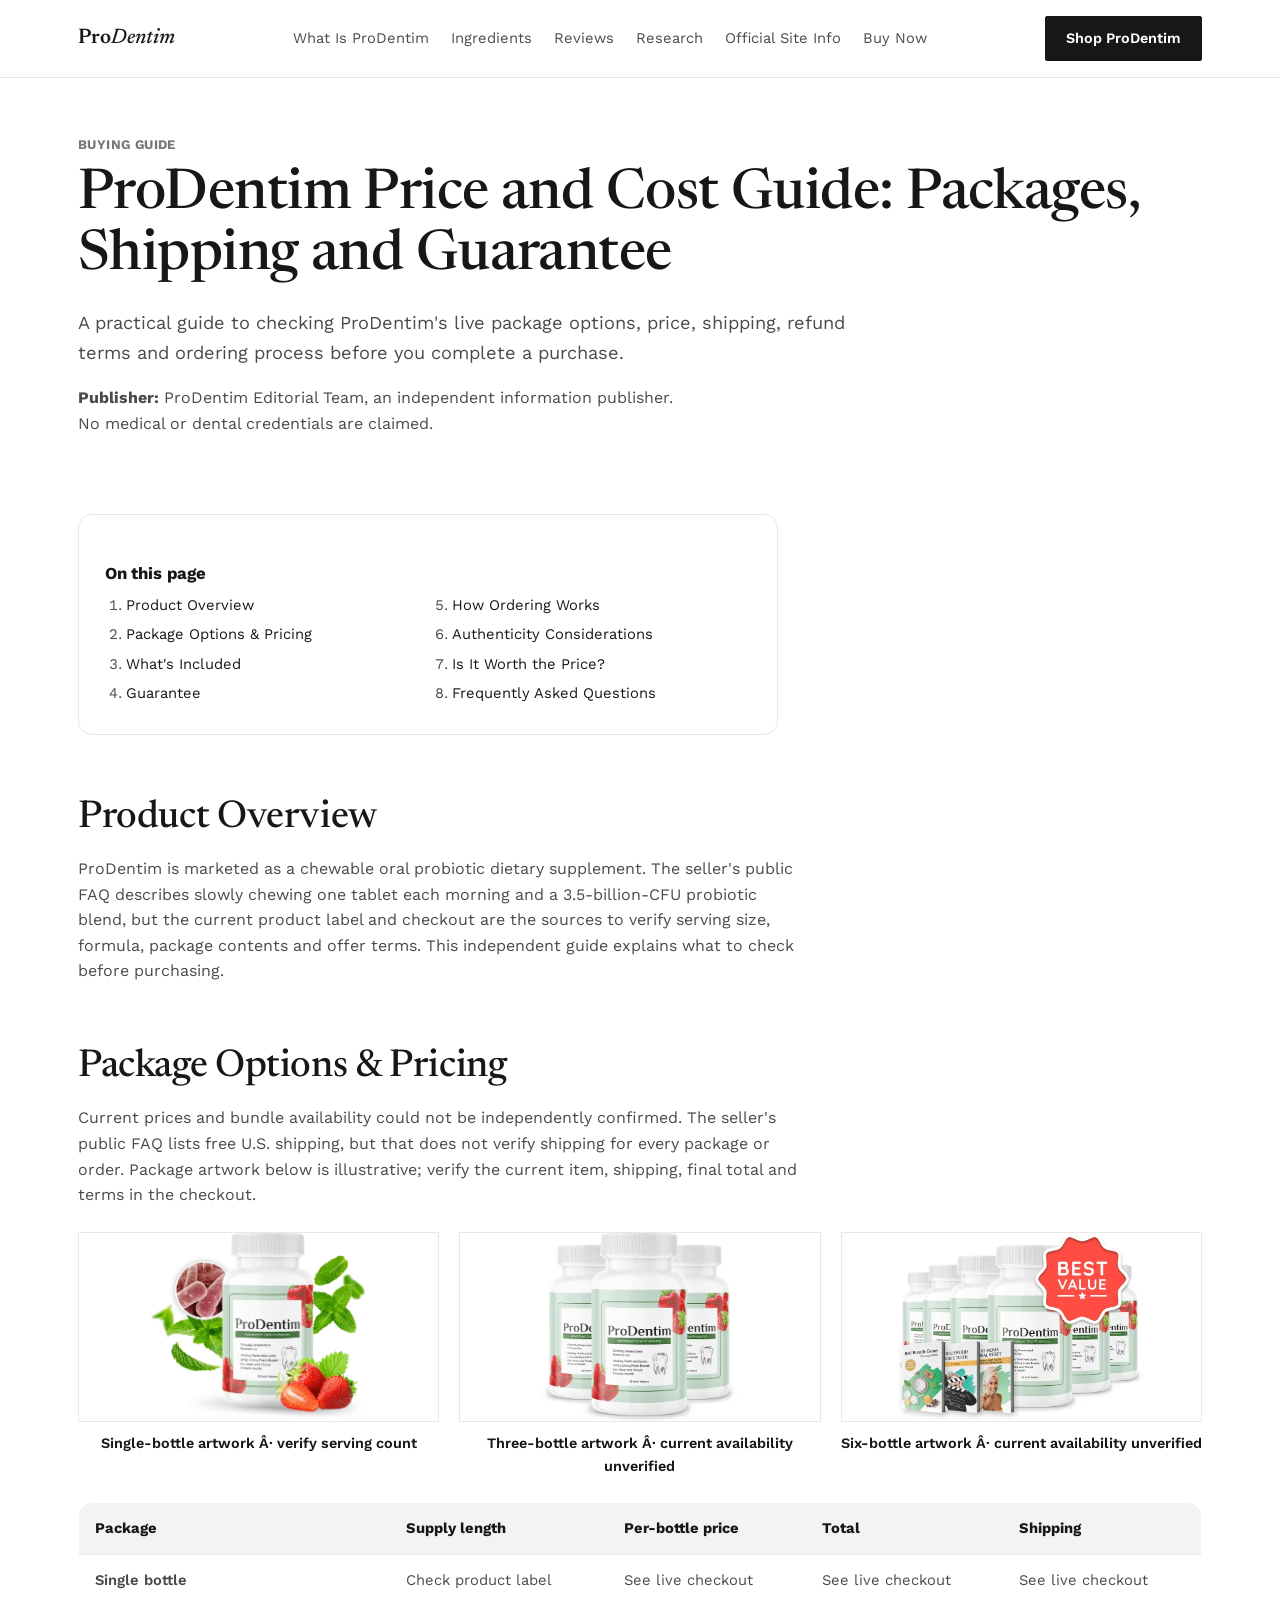
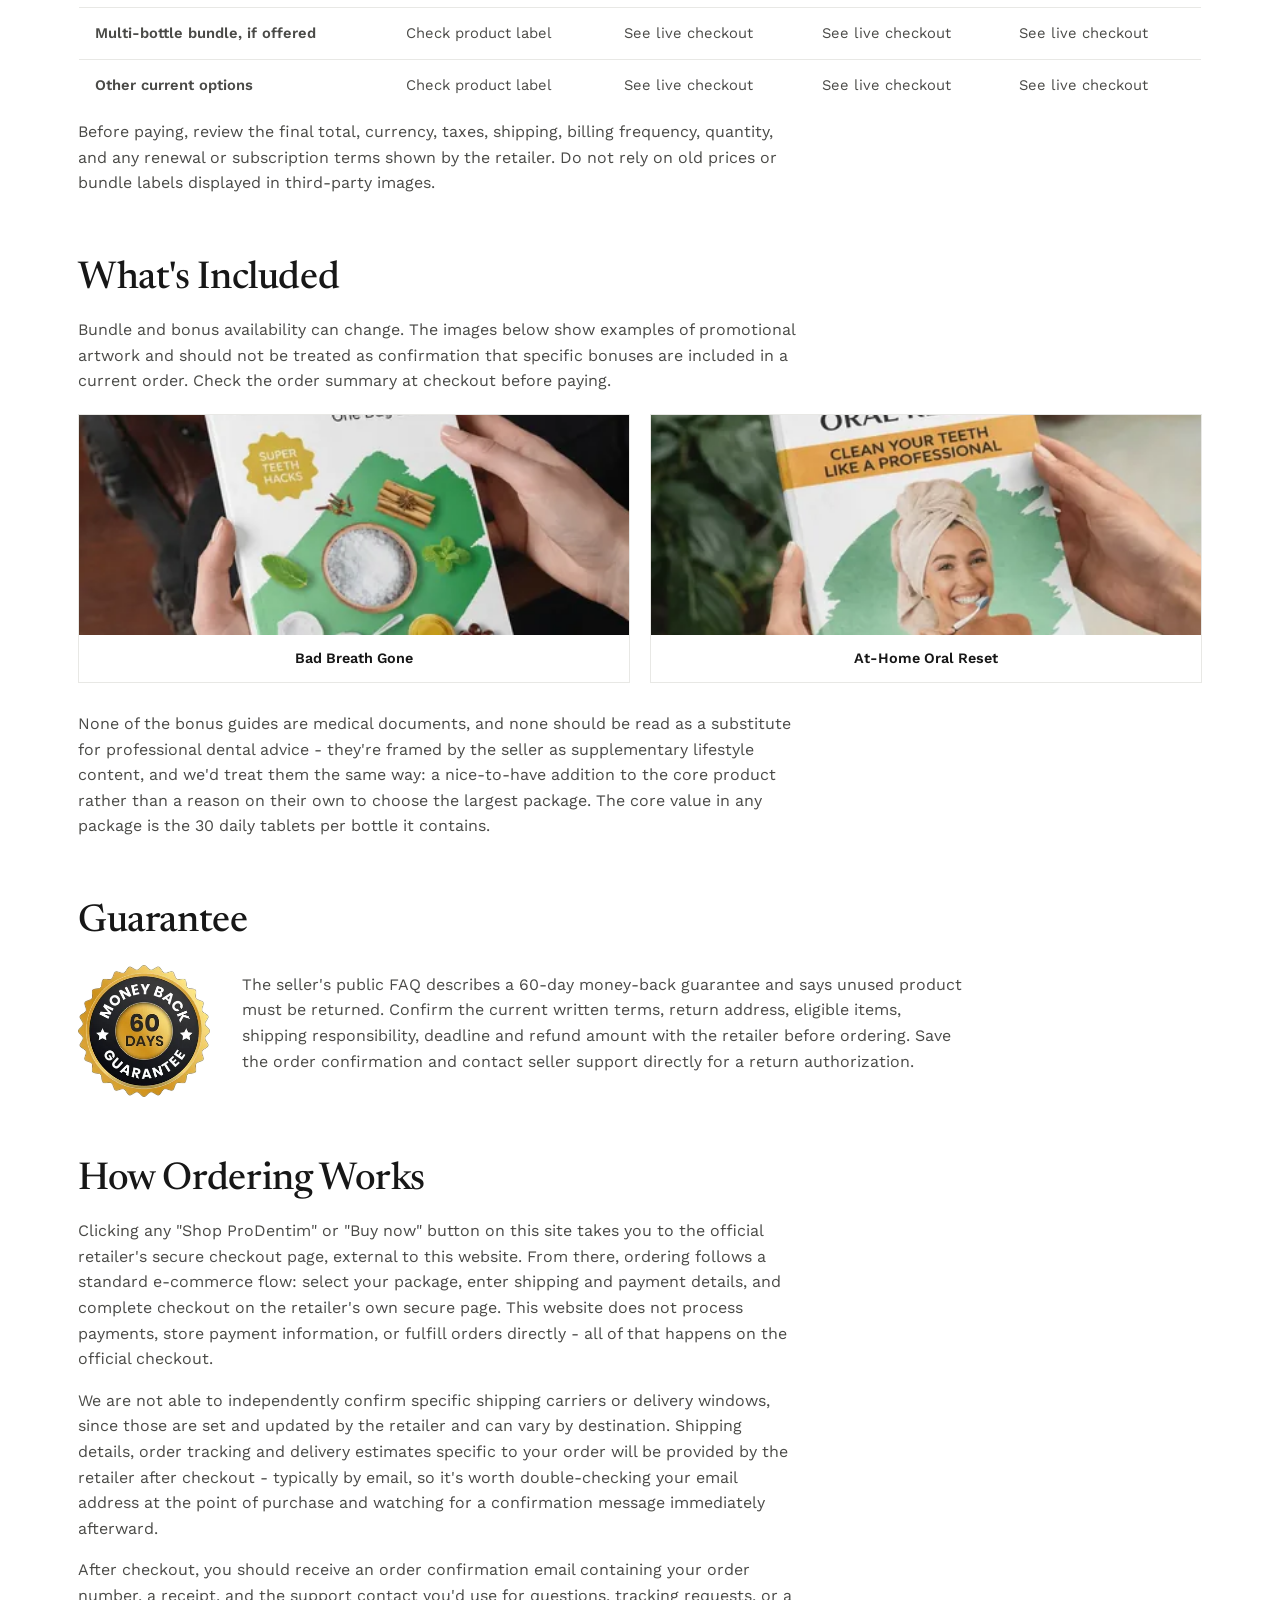
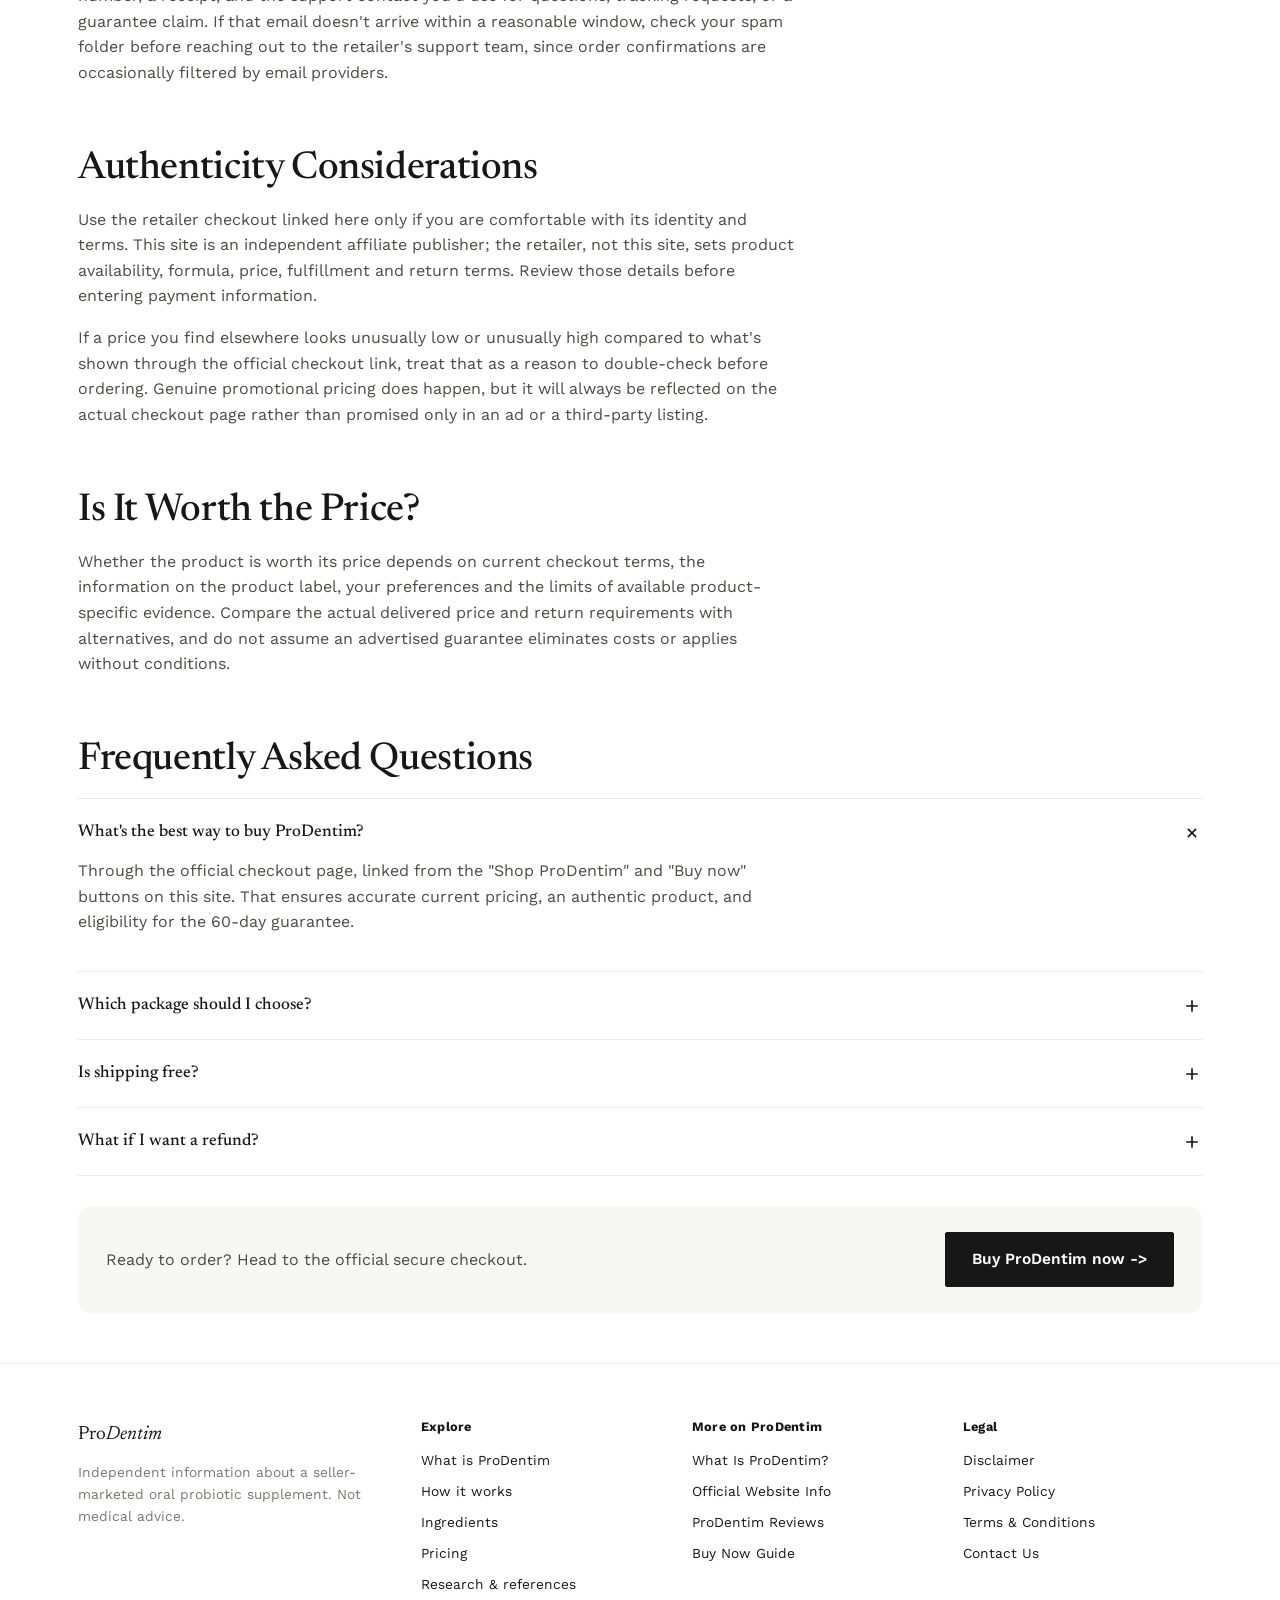
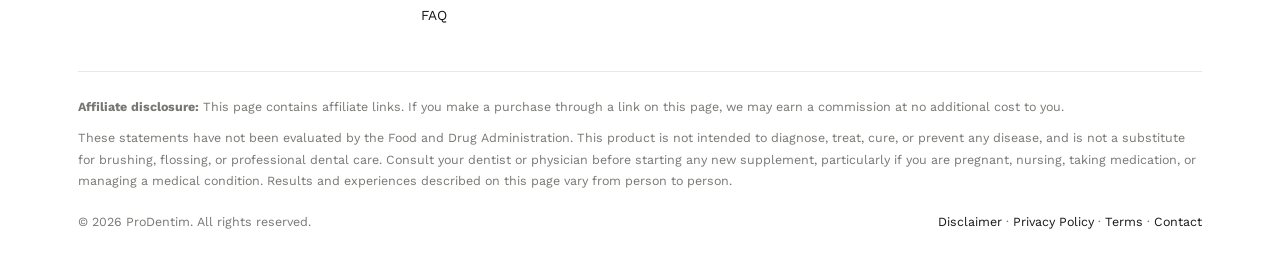
==== commit c8d34ac5: "Apply evidence-based ProDentim SEO updates Co-authored-by: Copilot <223556219+Copilot@users.noreply." ====
--- a/buy-now.html
+++ b/buy-now.html
@@ -1,24 +1,24 @@
-<!DOCTYPE html>
+﻿<!DOCTYPE html>
 <html lang="en">
 <head>
 <meta charset="UTF-8">
 <meta name="viewport" content="width=device-width, initial-scale=1.0">
-<title>ProDentim Price &amp; Cost Guide: Packages, Shipping &amp; Guarantee</title>
-<meta name="description" content="Compare the ProDentim package prices and supply lengths shown on the seller checkout, plus shipping notes, guarantee terms, ordering steps and what U.S. buyers should confirm before paying.">
-<link rel="canonical" href="https://priodentim.com/buy-now.html">
+<title>ProDentim Price &amp; Cost: Verify Current Offer Details</title>
+<meta name="description" content="Check where to confirm ProDentim's current package price, shipping, supply details and refund terms. Offer details can change and are verified at the retailer checkout.">
+<link rel="canonical" href="https://www.priodentim.com/buy-now">
 <meta name="robots" content="index, follow">
 <meta name="author" content="ProDentim Editorial Team">
 <meta property="og:type" content="article">
 <meta property="og:site_name" content="ProDentim">
-<meta property="og:title" content="ProDentim Price &amp; Cost Guide: Packages, Shipping &amp; Guarantee">
-<meta property="og:description" content="Compare the ProDentim package prices and supply lengths shown on the seller checkout, plus shipping notes, guarantee terms, ordering steps and what U.S. buyers should confirm before paying.">
-<meta property="og:url" content="https://priodentim.com/buy-now.html">
-<meta property="og:image" content="https://priodentim.com/assets/images/prodentim-bottle-oral-probiotic-supplement.png">
+<meta property="og:title" content="ProDentim Price &amp; Cost: Verify Current Offer Details">
+<meta property="og:description" content="Check where to confirm ProDentim's current package price, shipping, supply details and refund terms. Offer details can change and are verified at the retailer checkout.">
+<meta property="og:url" content="https://www.priodentim.com/buy-now">
+<meta property="og:image" content="https://www.priodentim.com/assets/images/prodentim-bottle-oral-probiotic-supplement.png">
 <meta property="og:locale" content="en_US">
 <meta name="twitter:card" content="summary_large_image">
-<meta name="twitter:title" content="ProDentim Price &amp; Cost Guide: Packages, Shipping &amp; Guarantee">
-<meta name="twitter:description" content="Compare the ProDentim package prices and supply lengths shown on the seller checkout, plus shipping notes, guarantee terms, ordering steps and what U.S. buyers should confirm before paying.">
-<meta name="twitter:image" content="https://priodentim.com/assets/images/prodentim-bottle-oral-probiotic-supplement.png">
+<meta name="twitter:title" content="ProDentim Price &amp; Cost: Verify Current Offer Details">
+<meta name="twitter:description" content="Check where to confirm ProDentim's current package price, shipping, supply details and refund terms. Offer details can change and are verified at the retailer checkout.">
+<meta name="twitter:image" content="https://www.priodentim.com/assets/images/prodentim-bottle-oral-probiotic-supplement.png">
 <link rel="icon" href="assets/images/prodentim-bottle-oral-probiotic-supplement.webp" type="image/webp">
 <link rel="preconnect" href="https://fonts.googleapis.com">
 <link rel="preconnect" href="https://fonts.gstatic.com" crossorigin>
@@ -30,26 +30,17 @@
   "@graph": [
     {
       "@type": "WebPage",
-      "@id": "https://priodentim.com/buy-now.html#webpage",
-      "url": "https://priodentim.com/buy-now.html",
-      "name": "ProDentim Price & Cost Guide: Packages, Shipping & Guarantee",
-      "description": "Compare the ProDentim package prices and supply lengths shown on the seller checkout, plus shipping notes, guarantee terms, ordering steps and what U.S. buyers should confirm before paying.",
-      "isPartOf": { "@id": "https://priodentim.com/#website" }
+      "@id": "https://www.priodentim.com/buy-now#webpage",
+      "url": "https://www.priodentim.com/buy-now",
+      "name": "ProDentim Price & Cost: Verify Current Offer Details",
+      "description": "Check where to confirm ProDentim's current package price, shipping, supply details and refund terms. Offer details can change and are verified at the retailer checkout.",
+      "isPartOf": { "@id": "https://www.priodentim.com/#website" }
     },
     {
       "@type": "BreadcrumbList",
       "itemListElement": [
-        { "@type": "ListItem", "position": 1, "name": "Home", "item": "https://priodentim.com/" },
-        { "@type": "ListItem", "position": 2, "name": "ProDentim Buy Now", "item": "https://priodentim.com/buy-now.html" }
-      ]
-    },
-    {
-      "@type": "FAQPage",
-      "mainEntity": [
-        {"@type": "Question", "name": "What's the best way to buy ProDentim?", "acceptedAnswer": {"@type": "Answer", "text": "Through the official checkout page, which ensures accurate current pricing, an authentic product, and eligibility for the 60-day guarantee."}},
-        {"@type": "Question", "name": "Which package should I choose?", "acceptedAnswer": {"@type": "Answer", "text": "Most buyers choose the 3-bottle or 6-bottle package for consistent longer-term use and a lower per-bottle price."}},
-        {"@type": "Question", "name": "Is shipping free?", "acceptedAnswer": {"@type": "Answer", "text": "Multi-bottle packages have typically included free shipping, while single-bottle orders may carry a separate shipping charge; confirm at checkout."}},
-        {"@type": "Question", "name": "What if I want a refund?", "acceptedAnswer": {"@type": "Answer", "text": "Every package is covered by a 60-day money-back guarantee from the date of purchase."}}
+        { "@type": "ListItem", "position": 1, "name": "Home", "item": "https://www.priodentim.com/" },
+        { "@type": "ListItem", "position": 2, "name": "ProDentim Buy Now", "item": "https://www.priodentim.com/buy-now" }
       ]
     }
   ]
@@ -223,6 +214,15 @@
   table.compare tr:last-child td{border-bottom:none;}
   table.compare td:first-child{font-weight:600; white-space:nowrap;}
   .table-wrap{overflow-x:auto; margin:8px 0 6px;}
+  .package-image-grid{display:grid; grid-template-columns:repeat(3,minmax(0,1fr)); gap:20px; margin:24px 0;}
+  .package-image-grid figure{margin:0; text-align:center;}
+  .package-image-grid img{display:block; width:100%; height:190px; object-fit:contain; background:var(--panel); border:1px solid var(--line);}
+  .package-image-grid figcaption{margin-top:10px; font-size:0.9rem; font-weight:600;}
+  .bonus-guide-grid{display:grid; grid-template-columns:repeat(2,minmax(0,1fr)); gap:20px; margin:20px 0 28px;}
+  .bonus-guide-grid figure{margin:0; overflow:hidden; background:var(--panel); border:1px solid var(--line);}
+  .bonus-guide-grid img{display:block; width:100%; height:220px; object-fit:cover;}
+  .bonus-guide-grid figcaption{padding:12px 16px; text-align:center; font-size:0.9rem; font-weight:600;}
+  @media (max-width:700px){ .package-image-grid{grid-template-columns:1fr; max-width:360px; margin-left:auto; margin-right:auto;} .package-image-grid img{height:220px;} .bonus-guide-grid{grid-template-columns:1fr; max-width:360px; margin-left:auto; margin-right:auto;} }
 
   .pricing-grid{display:grid; grid-template-columns:repeat(3,1fr); gap:26px; align-items:stretch;}
   @media (max-width:920px){ .pricing-grid{grid-template-columns:1fr; max-width:420px; margin:0 auto;} }
@@ -299,7 +299,7 @@
   footer a:hover{color:#fff;}
   .footer-grid{display:grid; grid-template-columns:1.3fr 1fr 1fr 1fr; gap:32px; margin-bottom:36px;}
   @media (max-width:720px){ .footer-grid{grid-template-columns:1fr; gap:28px;} }
-  .footer-grid h5{color:#fff; font-size:0.8rem; letter-spacing:0.02em; margin:0 0 14px; font-family:var(--font-body); font-weight:700;}
+  .footer-grid h2{color:#fff; font-size:0.8rem; letter-spacing:0.02em; margin:0 0 14px; font-family:var(--font-body); font-weight:700;}
   .footer-grid ul{list-style:none; margin:0; padding:0;}
   .footer-grid li{margin-bottom:9px;}
   .footer-brand .mark{font-family:var(--font-display); font-size:1.2rem; color:#fff; margin-bottom:10px; display:block;}
@@ -346,7 +346,7 @@
       <a href="buy-now.html">Buy Now</a>
     </nav>
     <div class="nav-cta">
-      <a class="btn btn-primary" href="https://ab6abfpmm72zln0lygn7vlwf3i.hop.clickbank.net/" target="_blank" rel="nofollow sponsored noopener">Shop ProDentim</a>
+      <a class="btn btn-primary" href="https://3ca2e4vkmg607u0j-jn0odqj1n.hop.clickbank.net" target="_blank" rel="nofollow sponsored noopener">Shop ProDentim</a>
       <label class="burger" for="nav-toggle"><span></span><span></span><span></span></label>
     </div>
   </div>
@@ -356,7 +356,8 @@
   <div class="wrap">
     <div class="kicker">Buying Guide</div>
     <h1 id="main-content">ProDentim Price and Cost Guide: Packages, Shipping and Guarantee</h1>
-    <p class="lede">A practical, no-hype guide to ProDentim's package options, pricing, guarantee and ordering process  -  everything to check before you complete a purchase.</p>
+    <p class="lede">A practical guide to checking ProDentim's live package options, price, shipping, refund terms and ordering process before you complete a purchase.</p>
+    <p><strong>Publisher:</strong> ProDentim Editorial Team, an independent information publisher. No medical or dental credentials are claimed.</p>
   </div>
 </section>
 
@@ -377,28 +378,73 @@
     </div>
 
     <h2 id="overview">Product Overview</h2>
-    <p>ProDentim is a chewable oral probiotic supplement  -  30 soft tablets per bottle, one tablet per day, formulated with studied bacterial strains, inulin, tricalcium phosphate, malic acid and peppermint. This guide walks through the package options, what each one includes, and how the ordering and guarantee process works, so you know what to expect before you click through to checkout.</p>
+    <p>ProDentim is marketed as a chewable oral probiotic dietary supplement. The seller's public FAQ describes slowly chewing one tablet each morning and a 3.5-billion-CFU probiotic blend, but the current product label and checkout are the sources to verify serving size, formula, package contents and offer terms. This independent guide explains what to check before purchasing.</p>
 
     <h2 id="packages">Package Options &amp; Pricing</h2>
-    <p>Three package sizes were listed on the official checkout at the time this guide was last reviewed:</p>
+    <p>Current prices and bundle availability could not be independently confirmed. The seller's public FAQ lists free U.S. shipping, but that does not verify shipping for every package or order. Package artwork below is illustrative; verify the current item, shipping, final total and terms in the checkout.</p>
+    <div class="package-image-grid" aria-label="ProDentim package options">
+      <figure>
+        <picture>
+          <source srcset="assets/images/prodentim-bottle-oral-probiotic-supplement.webp" type="image/webp">
+          <img src="assets/images/prodentim-bottle-oral-probiotic-supplement.png" alt="One bottle of ProDentim oral probiotic" loading="lazy" decoding="async" width="460" height="500">
+        </picture>
+        <figcaption>Single-bottle artwork Â· verify serving count</figcaption>
+      </figure>
+      <figure>
+        <picture>
+          <source srcset="assets/images/prodentim-three-bottles-90-day-supply.webp" type="image/webp">
+          <img src="assets/images/prodentim-three-bottles-90-day-supply.png" alt="Three bottles of ProDentim" loading="lazy" decoding="async" width="500" height="500">
+        </picture>
+        <figcaption>Three-bottle artwork Â· current availability unverified</figcaption>
+      </figure>
+      <figure>
+        <picture>
+          <source srcset="assets/images/prodentim-six-bottles-best-value-bundle.webp" type="image/webp">
+          <img src="assets/images/prodentim-six-bottles-best-value-bundle.png" alt="Promotional artwork depicting a six-bottle ProDentim bundle" loading="lazy" decoding="async" width="800" height="600">
+        </picture>
+        <figcaption>Six-bottle artwork Â· current availability unverified</figcaption>
+      </figure>
+    </div>
     <div class="table-wrap">
       <table class="compare">
         <thead><tr><th scope="col">Package</th><th scope="col">Supply length</th><th scope="col">Per-bottle price</th><th scope="col">Total</th><th scope="col">Shipping</th></tr></thead>
         <tbody>
-          <tr><td>1 bottle</td><td>30 days</td><td>$69</td><td>$69</td><td>+ shipping</td></tr>
-          <tr><td>3 bottles</td><td>90 days</td><td>$59</td><td>$177</td><td>Free</td></tr>
-          <tr><td>6 bottles</td><td>180 days</td><td>$49</td><td>$294</td><td>Free</td></tr>
+          <tr><td>Single bottle</td><td>Check product label</td><td>See live checkout</td><td>See live checkout</td><td>See live checkout</td></tr>
+          <tr><td>Multi-bottle bundle, if offered</td><td>Check product label</td><td>See live checkout</td><td>See live checkout</td><td>See live checkout</td></tr>
+          <tr><td>Other current options</td><td>Check product label</td><td>See live checkout</td><td>See live checkout</td><td>See live checkout</td></tr>
         </tbody>
       </table>
     </div>
-    <p>Because probiotics typically need sustained daily use to reflect a shift in bacterial balance, most buyers choose the 3- or 6-bottle package rather than starting with a single bottle  -  it's also the more economical choice per bottle. As with any promotional pricing, treat the figures above as a snapshot and confirm the live total at checkout, since the seller can adjust pricing or run limited-time offers.</p>
+    <p>Before paying, review the final total, currency, taxes, shipping, billing frequency, quantity, and any renewal or subscription terms shown by the retailer. Do not rely on old prices or bundle labels displayed in third-party images.</p>
 
     <h2 id="included">What's Included</h2>
-    <p>Every package includes the stated number of ProDentim bottles (30 tablets each). The 6-bottle "best value" package has historically also included three digital bonus guides at no extra cost: a bad-breath-focused detox guide, an at-home whitening-habits guide, and a guide to an at-home oral-care routine. Bonus inclusions are set by the seller and, like pricing, can change  -  the checkout page will confirm exactly what's included with your specific order before you pay.</p>
+    <p>Bundle and bonus availability can change. The images below show examples of promotional artwork and should not be treated as confirmation that specific bonuses are included in a current order. Check the order summary at checkout before paying.</p>
+    <div class="bonus-guide-grid" aria-label="Examples of the included bonus guides">
+      <figure>
+        <picture>
+          <source srcset="assets/images/prodentim-bonus-guide-bad-breath-gone.webp" type="image/webp">
+          <img src="assets/images/prodentim-bonus-guide-bad-breath-gone.png" alt="Bad Breath Gone: One Day Detox bonus guide" loading="lazy" decoding="async" width="420" height="280">
+        </picture>
+        <figcaption>Bad Breath Gone</figcaption>
+      </figure>
+      <figure>
+        <picture>
+          <source srcset="assets/images/prodentim-bonus-guide-at-home-oral-reset.webp" type="image/webp">
+          <img src="assets/images/prodentim-bonus-guide-at-home-oral-reset.png" alt="At-Home Oral Reset bonus guide" loading="lazy" decoding="async" width="420" height="280">
+        </picture>
+        <figcaption>At-Home Oral Reset</figcaption>
+      </figure>
+    </div>
     <p>None of the bonus guides are medical documents, and none should be read as a substitute for professional dental advice  -  they're framed by the seller as supplementary lifestyle content, and we'd treat them the same way: a nice-to-have addition to the core product rather than a reason on their own to choose the largest package. The core value in any package is the 30 daily tablets per bottle it contains.</p>
 
     <h2 id="guarantee">Guarantee</h2>
-    <p>All packages are covered by a 60-day money-back guarantee starting from your purchase date. If ProDentim doesn't work out, the standard process is to contact the seller's support team  -  using the contact details in your order confirmation email  -  within that 60-day window to request a refund of the purchase price. We'd suggest saving your confirmation email and order number as soon as you check out, since you'll likely need them for any refund request.</p>
+    <div class="guarantee" style="margin:20px 0;">
+      <picture>
+        <source srcset="assets/images/prodentim-60-day-money-back-guarantee-seal.webp" type="image/webp">
+        <img class="seal-img" src="assets/images/prodentim-60-day-money-back-guarantee-seal.png" alt="Promotional artwork displaying a 60-day guarantee seal" loading="lazy" decoding="async" width="132" height="132">
+      </picture>
+      <p>The seller's public FAQ describes a 60-day money-back guarantee and says unused product must be returned. Confirm the current written terms, return address, eligible items, shipping responsibility, deadline and refund amount with the retailer before ordering. Save the order confirmation and contact seller support directly for a return authorization.</p>
+    </div>
 
     <h2 id="ordering">How Ordering Works</h2>
     <p>Clicking any "Shop ProDentim" or "Buy now" button on this site takes you to the official retailer's secure checkout page, external to this website. From there, ordering follows a standard e-commerce flow: select your package, enter shipping and payment details, and complete checkout on the retailer's own secure page. This website does not process payments, store payment information, or fulfill orders directly  -  all of that happens on the official checkout.</p>
@@ -406,11 +452,11 @@
     <p>After checkout, you should receive an order confirmation email containing your order number, a receipt, and the support contact you'd use for questions, tracking requests, or a guarantee claim. If that email doesn't arrive within a reasonable window, check your spam folder before reaching out to the retailer's support team, since order confirmations are occasionally filtered by email providers.</p>
 
     <h2 id="authenticity">Authenticity Considerations</h2>
-    <p>To make sure you're getting an authentic product at the seller's actual current price, order only through the official checkout linked from this page's buttons rather than through unrelated third-party marketplace listings, which can carry uncertain sourcing, inflated pricing, or an out-of-date formula. The official checkout is also the only place that can honor the 60-day money-back guarantee described above.</p>
+    <p>Use the retailer checkout linked here only if you are comfortable with its identity and terms. This site is an independent affiliate publisher; the retailer, not this site, sets product availability, formula, price, fulfillment and return terms. Review those details before entering payment information.</p>
     <p>If a price you find elsewhere looks unusually low or unusually high compared to what's shown through the official checkout link, treat that as a reason to double-check before ordering. Genuine promotional pricing does happen, but it will always be reflected on the actual checkout page rather than promised only in an ad or a third-party listing.</p>
 
     <h2 id="worth-it">Is It Worth the Price?</h2>
-    <p>Value in a category like this depends on what you're comparing it to. Against a bottle of mouthwash or a pack of mints, ProDentim's per-day cost (roughly $1.60 to $2.30 depending on package size) is noticeably higher  -  but it's a different kind of product, aimed at bacterial balance rather than short-term freshening, so a direct price comparison to mouthwash isn't quite apples-to-apples. Against other named-strain oral probiotic supplements, ProDentim's per-bottle pricing and CFU count are broadly in line with the category. The 60-day guarantee is arguably the more relevant value factor for a first-time buyer: it means the real financial risk of trying the product is limited to whatever it costs you in time, not the full purchase price, provided you request a refund within the window if it isn't for you.</p>
+    <p>Whether the product is worth its price depends on current checkout terms, the information on the product label, your preferences and the limits of available product-specific evidence. Compare the actual delivered price and return requirements with alternatives, and do not assume an advertised guarantee eliminates costs or applies without conditions.</p>
 
     <h2 id="faq">Frequently Asked Questions</h2>
     <div class="faq">
@@ -420,21 +466,21 @@
       </details>
       <details>
         <summary>Which package should I choose?<svg class="chev" viewBox="0 0 24 24" fill="none" stroke="currentColor" stroke-width="2" aria-hidden="true"><path d="M12 5v14M5 12h14"/></svg></summary>
-        <div class="a"><p>Most buyers choose the 3-bottle (90-day) or 6-bottle (180-day) package, both because probiotics benefit from consistent longer-term use and because the per-bottle price is lower than the single-bottle option.</p></div>
+        <div class="a"><p>Choose only after checking the available quantity, total price, supply details, shipping and any recurring billing terms at checkout. Do not buy more than you are comfortable using.</p></div>
       </details>
       <details>
         <summary>Is shipping free?<svg class="chev" viewBox="0 0 24 24" fill="none" stroke="currentColor" stroke-width="2" aria-hidden="true"><path d="M12 5v14M5 12h14"/></svg></summary>
-        <div class="a"><p>At last review, the 3-bottle and 6-bottle packages included free shipping, while the single-bottle package carried a separate shipping charge. Confirm current shipping terms at checkout.</p></div>
+        <div class="a"><p>Shipping cost and eligibility vary by offer and destination. Review the final order summary before paying.</p></div>
       </details>
       <details>
         <summary>What if I want a refund?<svg class="chev" viewBox="0 0 24 24" fill="none" stroke="currentColor" stroke-width="2" aria-hidden="true"><path d="M12 5v14M5 12h14"/></svg></summary>
-        <div class="a"><p>Every package is covered by a 60-day money-back guarantee from the date of purchase. Contact the seller's support team, listed in your order confirmation email, to start the process.</p></div>
+        <div class="a"><p>The seller FAQ describes a 60-day guarantee, with unused product return requirements. Check the current written policy and contact the retailer using your order confirmation details.</p></div>
       </details>
     </div>
 
     <div class="inline-cta">
       <p>Ready to order? Head to the official secure checkout.</p>
-      <a class="btn btn-primary" href="https://ab6abfpmm72zln0lygn7vlwf3i.hop.clickbank.net/" target="_blank" rel="nofollow sponsored noopener">Buy ProDentim now  -> </a>
+      <a class="btn btn-primary" href="https://3ca2e4vkmg607u0j-jn0odqj1n.hop.clickbank.net" target="_blank" rel="nofollow sponsored noopener">Buy ProDentim now  -> </a>
     </div>
   </div>
 </article>
@@ -443,10 +489,10 @@
     <div class="footer-grid">
       <div class="footer-brand">
         <span class="mark">Pro<em style="font-style:italic;color:var(--accent);">Dentim</em></span>
-        <p style="color:#777773; max-width:34ch;">A daily oral probiotic formulated for healthy teeth and gums, fresh breath, and ear, nose &amp; throat immune support.</p>
+        <p style="color:#777773; max-width:34ch;">Independent information about a seller-marketed oral probiotic supplement. Not medical advice.</p>
       </div>
       <div>
-        <h5>Explore</h5>
+        <h2>Explore</h2>
         <ul>
           <li><a href="index.html#what-is-prodentim">What is ProDentim</a></li>
           <li><a href="index.html#how-it-works">How it works</a></li>
@@ -457,7 +503,7 @@
         </ul>
       </div>
       <div>
-        <h5>More on ProDentim</h5>
+        <h2>More on ProDentim</h2>
         <ul>
           <li><a href="prodentim.html">What Is ProDentim?</a></li>
           <li><a href="official-website.html">Official Website Info</a></li>
@@ -466,7 +512,7 @@
         </ul>
       </div>
       <div>
-        <h5>Legal</h5>
+        <h2>Legal</h2>
         <ul>
           <li><a href="disclaimer.html">Disclaimer</a></li>
           <li><a href="privacy-policy.html">Privacy Policy</a></li>
@@ -488,6 +534,3 @@
 <script src="site.js" defer></script>
 </body>
 </html>
-
-
-
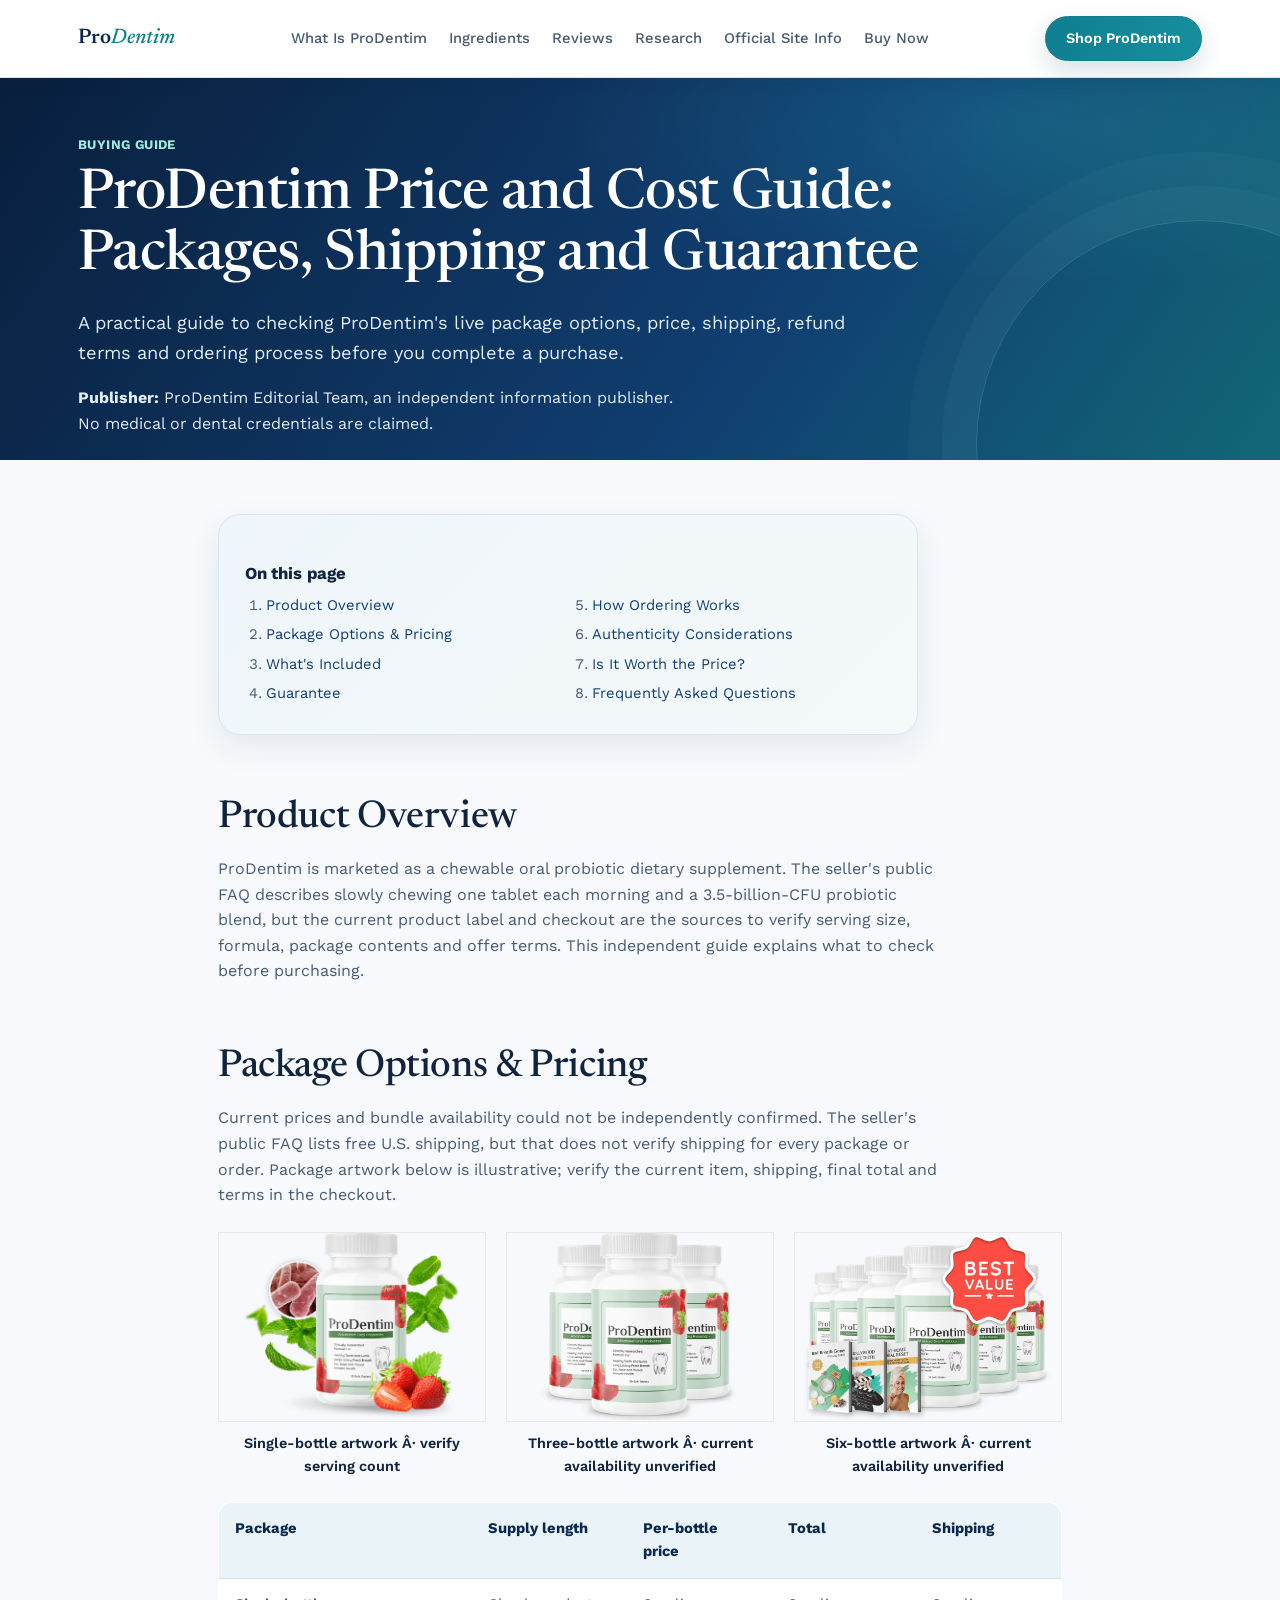
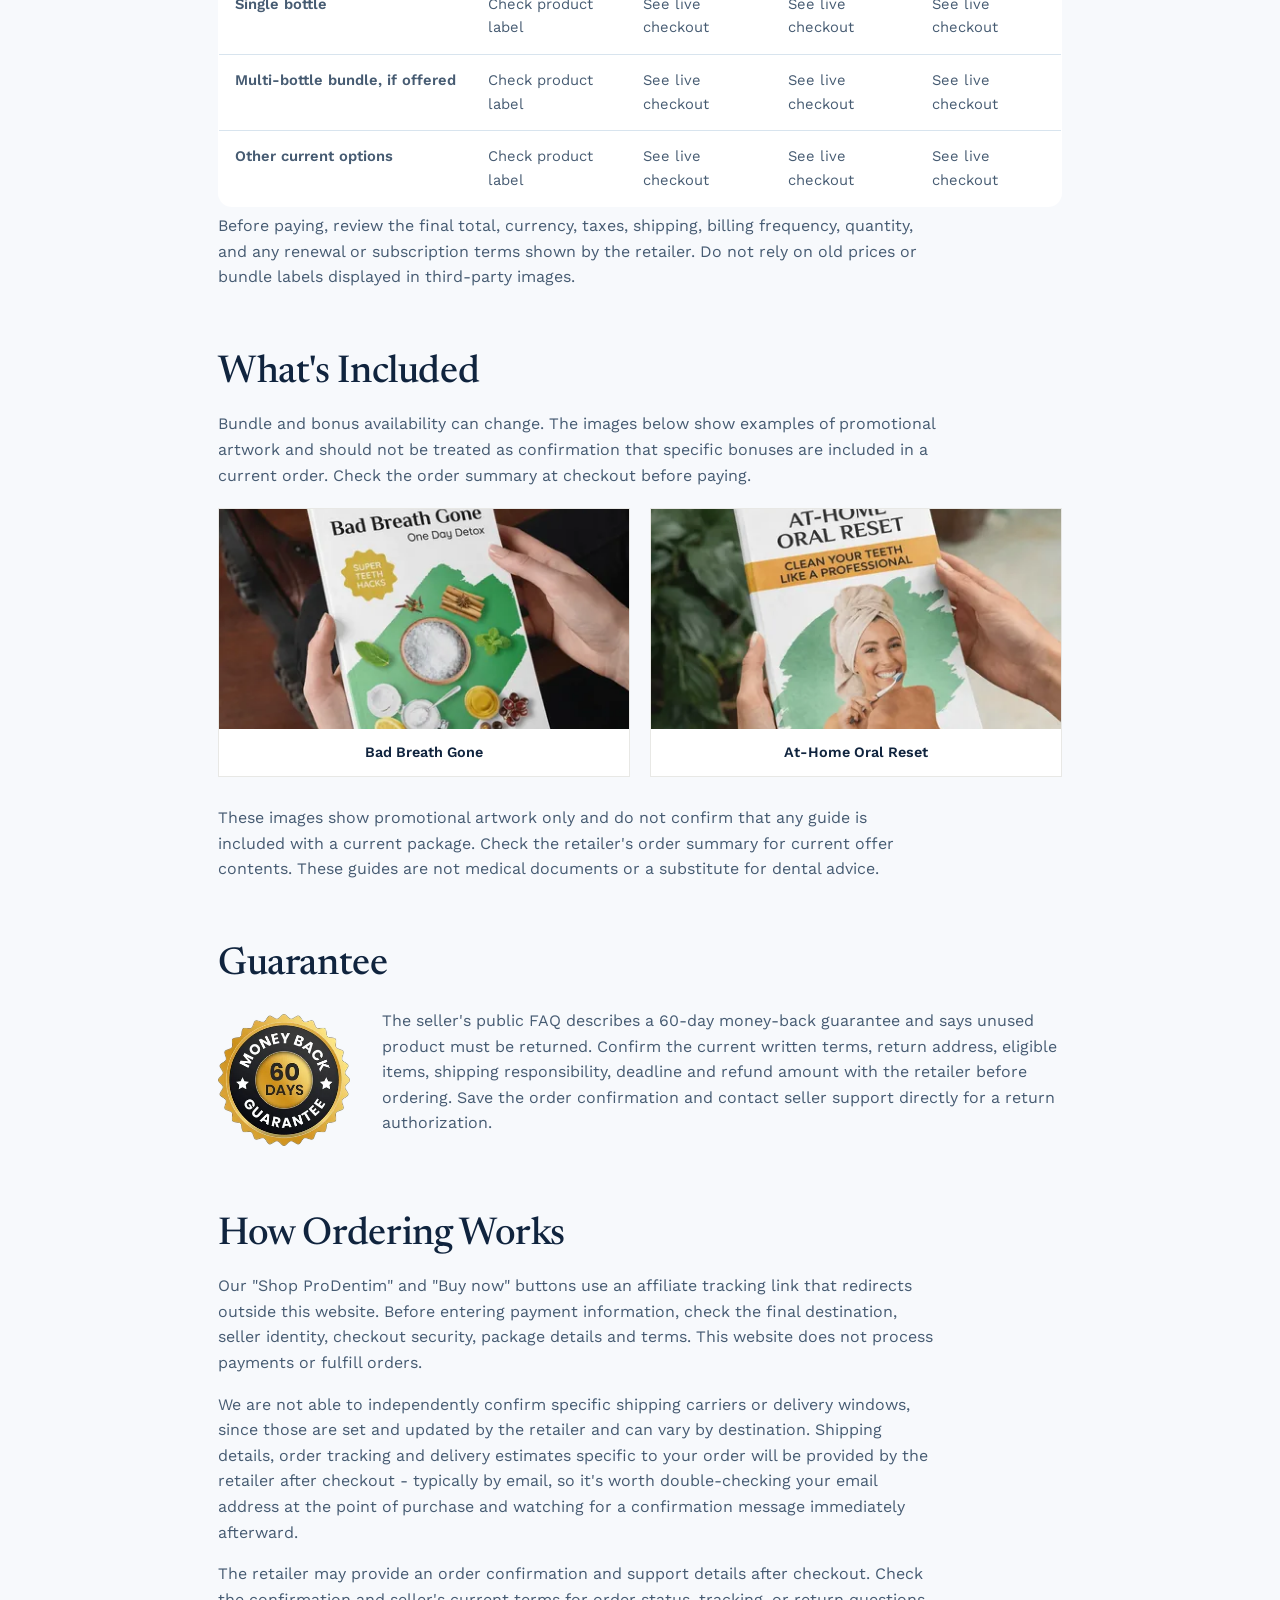
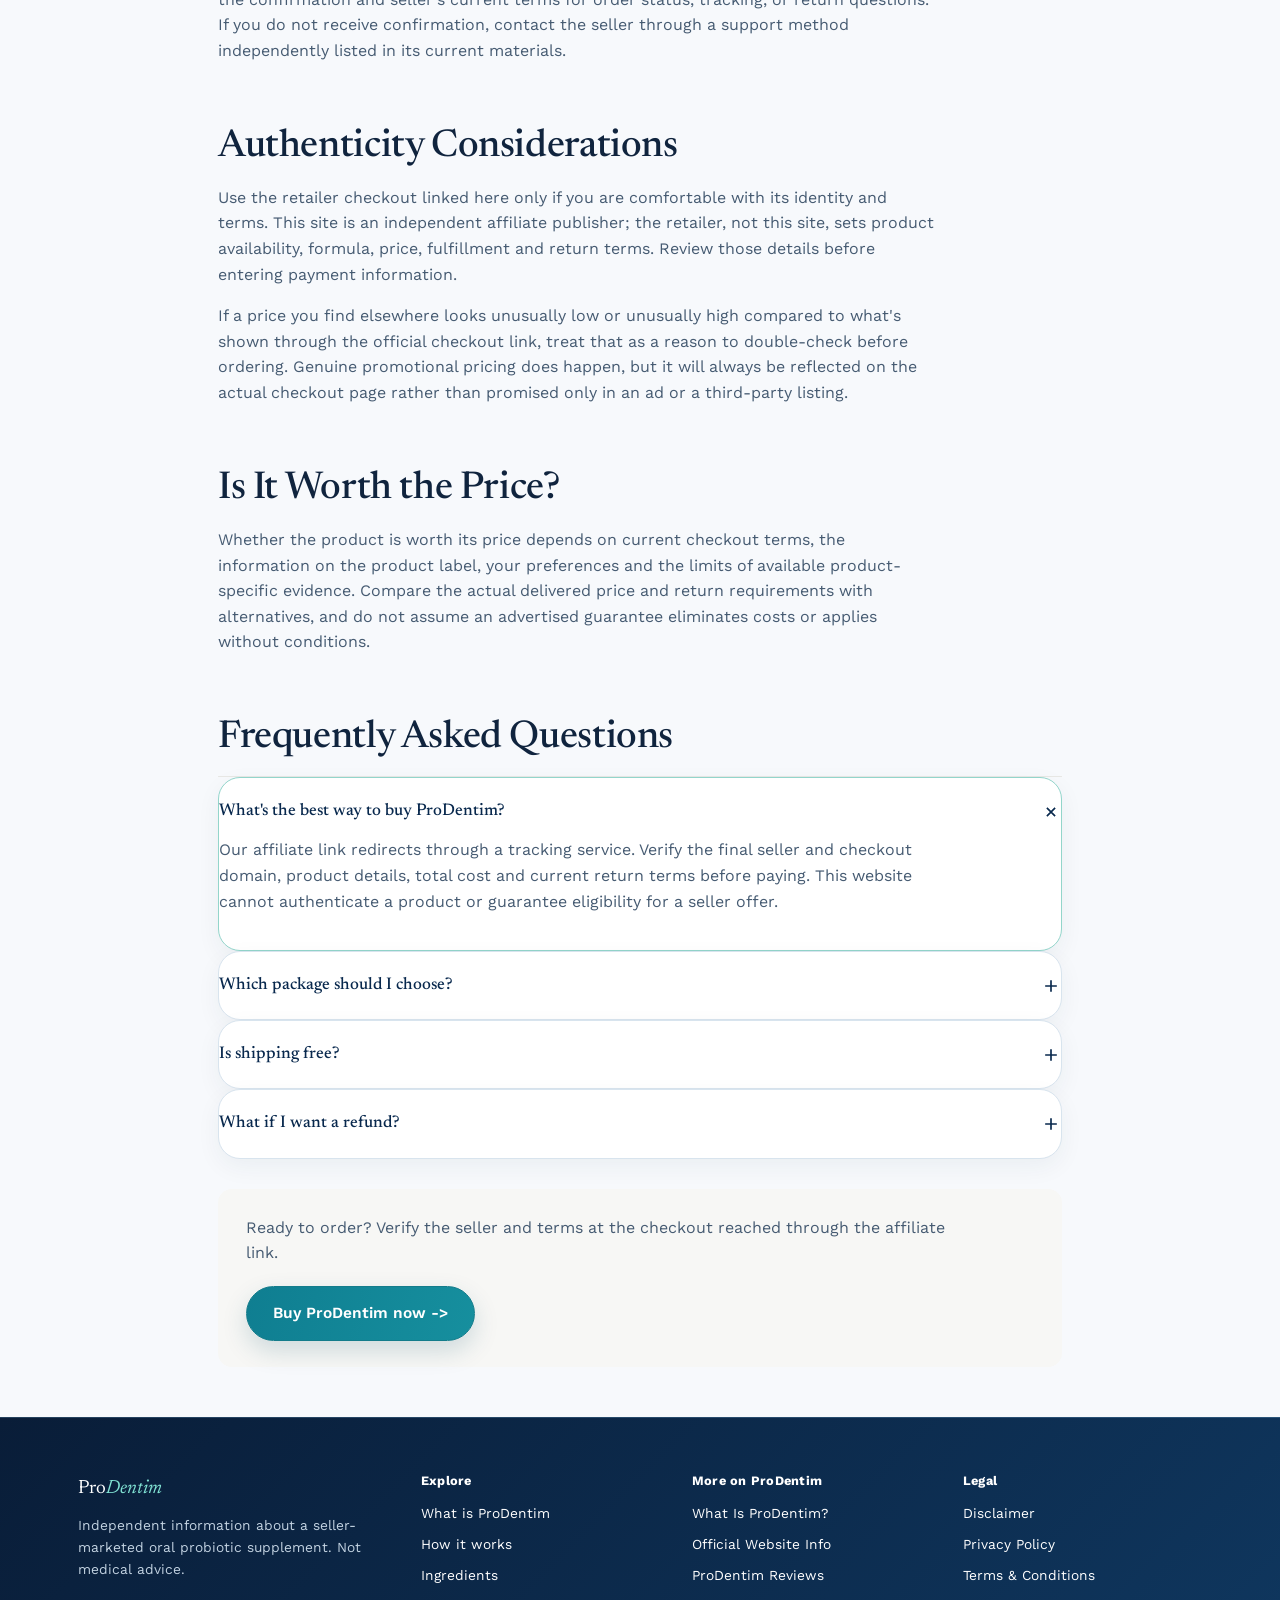
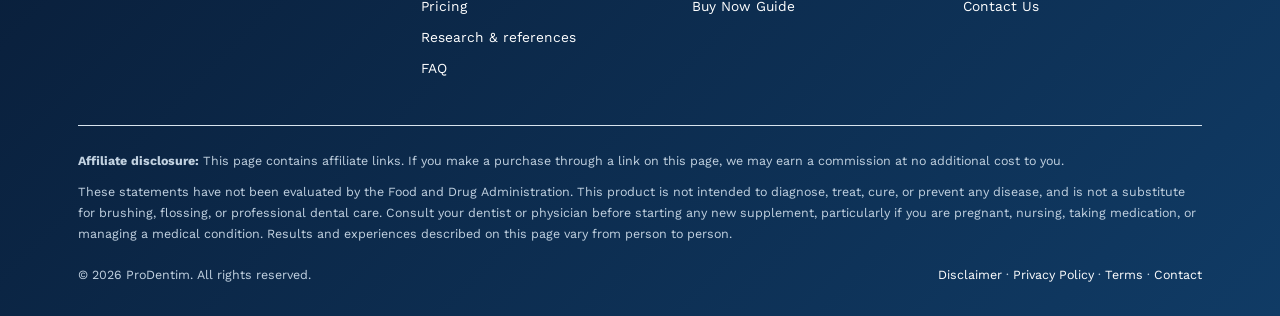
==== commit 771301d9: "Refresh ProDentim design and trust copy Co-authored-by: Copilot <223556219+Copilot@users.noreply.git" ====
--- a/buy-now.html
+++ b/buy-now.html
@@ -419,23 +419,23 @@
 
     <h2 id="included">What's Included</h2>
     <p>Bundle and bonus availability can change. The images below show examples of promotional artwork and should not be treated as confirmation that specific bonuses are included in a current order. Check the order summary at checkout before paying.</p>
-    <div class="bonus-guide-grid" aria-label="Examples of the included bonus guides">
+    <div class="bonus-guide-grid" aria-label="Promotional artwork for possible bonus guides">
       <figure>
         <picture>
           <source srcset="assets/images/prodentim-bonus-guide-bad-breath-gone.webp" type="image/webp">
-          <img src="assets/images/prodentim-bonus-guide-bad-breath-gone.png" alt="Bad Breath Gone: One Day Detox bonus guide" loading="lazy" decoding="async" width="420" height="280">
+          <img src="assets/images/prodentim-bonus-guide-bad-breath-gone.png" alt="Promotional artwork for a guide titled Bad Breath Gone; current offer inclusion is unverified" loading="lazy" decoding="async" width="420" height="280">
         </picture>
         <figcaption>Bad Breath Gone</figcaption>
       </figure>
       <figure>
         <picture>
           <source srcset="assets/images/prodentim-bonus-guide-at-home-oral-reset.webp" type="image/webp">
-          <img src="assets/images/prodentim-bonus-guide-at-home-oral-reset.png" alt="At-Home Oral Reset bonus guide" loading="lazy" decoding="async" width="420" height="280">
+          <img src="assets/images/prodentim-bonus-guide-at-home-oral-reset.png" alt="Promotional artwork for a guide titled At-Home Oral Reset; current offer inclusion is unverified" loading="lazy" decoding="async" width="420" height="280">
         </picture>
         <figcaption>At-Home Oral Reset</figcaption>
       </figure>
     </div>
-    <p>None of the bonus guides are medical documents, and none should be read as a substitute for professional dental advice  -  they're framed by the seller as supplementary lifestyle content, and we'd treat them the same way: a nice-to-have addition to the core product rather than a reason on their own to choose the largest package. The core value in any package is the 30 daily tablets per bottle it contains.</p>
+    <p>These images show promotional artwork only and do not confirm that any guide is included with a current package. Check the retailer's order summary for current offer contents. These guides are not medical documents or a substitute for dental advice.</p>
 
     <h2 id="guarantee">Guarantee</h2>
     <div class="guarantee" style="margin:20px 0;">
@@ -447,9 +447,9 @@
     </div>
 
     <h2 id="ordering">How Ordering Works</h2>
-    <p>Clicking any "Shop ProDentim" or "Buy now" button on this site takes you to the official retailer's secure checkout page, external to this website. From there, ordering follows a standard e-commerce flow: select your package, enter shipping and payment details, and complete checkout on the retailer's own secure page. This website does not process payments, store payment information, or fulfill orders directly  -  all of that happens on the official checkout.</p>
+    <p>Our "Shop ProDentim" and "Buy now" buttons use an affiliate tracking link that redirects outside this website. Before entering payment information, check the final destination, seller identity, checkout security, package details and terms. This website does not process payments or fulfill orders.</p>
     <p>We are not able to independently confirm specific shipping carriers or delivery windows, since those are set and updated by the retailer and can vary by destination. Shipping details, order tracking and delivery estimates specific to your order will be provided by the retailer after checkout  -  typically by email, so it's worth double-checking your email address at the point of purchase and watching for a confirmation message immediately afterward.</p>
-    <p>After checkout, you should receive an order confirmation email containing your order number, a receipt, and the support contact you'd use for questions, tracking requests, or a guarantee claim. If that email doesn't arrive within a reasonable window, check your spam folder before reaching out to the retailer's support team, since order confirmations are occasionally filtered by email providers.</p>
+    <p>The retailer may provide an order confirmation and support details after checkout. Check the confirmation and seller's current terms for order status, tracking, or return questions. If you do not receive confirmation, contact the seller through a support method independently listed in its current materials.</p>
 
     <h2 id="authenticity">Authenticity Considerations</h2>
     <p>Use the retailer checkout linked here only if you are comfortable with its identity and terms. This site is an independent affiliate publisher; the retailer, not this site, sets product availability, formula, price, fulfillment and return terms. Review those details before entering payment information.</p>
@@ -462,7 +462,7 @@
     <div class="faq">
       <details open>
         <summary>What's the best way to buy ProDentim?<svg class="chev" viewBox="0 0 24 24" fill="none" stroke="currentColor" stroke-width="2" aria-hidden="true"><path d="M12 5v14M5 12h14"/></svg></summary>
-        <div class="a"><p>Through the official checkout page, linked from the "Shop ProDentim" and "Buy now" buttons on this site. That ensures accurate current pricing, an authentic product, and eligibility for the 60-day guarantee.</p></div>
+        <div class="a"><p>Our affiliate link redirects through a tracking service. Verify the final seller and checkout domain, product details, total cost and current return terms before paying. This website cannot authenticate a product or guarantee eligibility for a seller offer.</p></div>
       </details>
       <details>
         <summary>Which package should I choose?<svg class="chev" viewBox="0 0 24 24" fill="none" stroke="currentColor" stroke-width="2" aria-hidden="true"><path d="M12 5v14M5 12h14"/></svg></summary>
@@ -479,7 +479,7 @@
     </div>
 
     <div class="inline-cta">
-      <p>Ready to order? Head to the official secure checkout.</p>
+      <p>Ready to order? Verify the seller and terms at the checkout reached through the affiliate link.</p>
       <a class="btn btn-primary" href="https://3ca2e4vkmg607u0j-jn0odqj1n.hop.clickbank.net" target="_blank" rel="nofollow sponsored noopener">Buy ProDentim now  -> </a>
     </div>
   </div>
--- a/styles.css
+++ b/styles.css
@@ -1,103 +1,773 @@
 :root {
-  --color-white: #FFFFFF;
-  --color-ivory: #FAFAF8;
-  --color-porcelain: #F7F7F5;
-  --color-surface: #F3F3F1;
-  --color-border: #E8E8E5;
-  --color-border-light: #F0F0ED;
-  --color-text: #171717;
-  --color-text-secondary: #4A4A47;
-  --color-text-muted: #777773;
-  --color-brand: #FFFFFF;
-  --color-brand-dark: #FFFFFF;
-  --color-brand-soft: #F7F7F5;
-  --color-accent: #FFFFFF;
-  --color-accent-soft: #FAFAF8;
-  --color-success: #FFFFFF;
-  --shadow-soft: 0 8px 30px rgba(0, 0, 0, 0.06);
-  --shadow-card: 0 12px 40px rgba(0, 0, 0, 0.07);
+  --color-white: #ffffff;
+  --color-ivory: #f7f9fc;
+  --color-porcelain: #edf4fa;
+  --color-surface: #e7f0f7;
+  --color-border: #d8e4ee;
+  --color-border-light: #e8eff5;
+  --color-text: #10243e;
+  --color-text-secondary: #465b72;
+  --color-text-muted: #63788d;
+  --color-brand: #103c70;
+  --color-brand-dark: #08284d;
+  --color-brand-soft: #eaf3fb;
+  --color-accent: #087f8c;
+  --color-accent-soft: #e2f6f2;
+  --color-success: #137766;
+  --shadow-soft: 0 12px 32px rgba(18, 48, 79, 0.08);
+  --shadow-card: 0 18px 44px rgba(18, 48, 79, 0.11);
   --font-display: "Newsreader", Georgia, serif;
   --font-body: "Work Sans", "Segoe UI", sans-serif;
 }
 
-html { background: var(--color-white); scroll-behavior: smooth; overflow-x: hidden; }
-body { background: var(--color-white) !important; color: var(--color-text) !important; overflow-x: hidden; }
-header, nav, main, section, footer { background: var(--color-white) !important; }
-section:nth-of-type(even), .band-pale, .band-contrast { background: var(--color-ivory) !important; color: var(--color-text) !important; }
-*, *::before, *::after { border-radius: 0; }
-img { background: transparent !important; max-width: 100%; height: auto; }
-.art-glow, .leaf { display: none !important; }
-h1, h2, h3, h4, h5, h6 { color: var(--color-text) !important; }
-p, li, td, th { color: var(--color-text-secondary) !important; }
-small, .muted, .secondary, .meta, .updated, .plan-days, .plan-name, .price-note { color: var(--color-text-muted) !important; }
-a { color: var(--color-text) !important; }
-a:hover { color: var(--color-text-secondary) !important; }
-
-.wrap, .nav-inner, .footer-grid, .disclaimer { max-width: 1200px; }
-.band { padding: clamp(64px, 9vw, 112px) 0; }
-.hero { padding: clamp(56px, 8vw, 104px) 0 64px; }
-.hero-grid { gap: clamp(32px, 6vw, 84px); }
-.kicker, .section-head .kicker, .legal-hero .kicker { color: var(--color-text-muted) !important; letter-spacing: .12em; }
-
-header.site { background: rgba(255, 255, 255, .94) !important; border-bottom: 1px solid var(--color-border) !important; backdrop-filter: blur(14px); }
-.brand, .brand .mark { color: var(--color-text) !important; }
-.brand .mark em { color: var(--color-text) !important; }
-nav.links a { color: var(--color-text-secondary) !important; }
-nav.links a:hover { color: var(--color-text) !important; }
-
-.btn, button, a[class*="button"], a[class*="btn"], .cta { background: var(--color-text) !important; color: var(--color-white) !important; border: 1px solid var(--color-text) !important; border-radius: 2px !important; box-shadow: none !important; transition: background-color 180ms ease, color 180ms ease, border-color 180ms ease, transform 180ms ease, box-shadow 180ms ease; }
-.btn:hover, button:hover, a[class*="button"]:hover, a[class*="btn"]:hover, .cta:hover { background: #333333 !important; color: var(--color-white) !important; transform: translateY(-1px); }
-.btn-ghost { background: var(--color-white) !important; color: var(--color-text) !important; border-color: var(--color-text) !important; }
-.btn-ghost:hover { background: var(--color-porcelain) !important; color: var(--color-text) !important; }
-.btn-block { width: 100%; }
-
-.card, .feature-card, .ingredient-card, .review-card, .faq-item, .pricing-card, .package-card, .price-card, .who-card, .callout-box, .contact-card, .bonus-card, .consider { background: var(--color-white) !important; border: 1px solid var(--color-border) !important; box-shadow: var(--shadow-card) !important; }
-.band-contrast .section-head p, .band-contrast p, .band-contrast .meta, .band-contrast li { color: var(--color-text-secondary) !important; }
-.band-contrast h2, .band-contrast h3, .band-contrast h4, .band-contrast a { color: var(--color-text) !important; }
-.band-contrast { border-top: 1px solid var(--color-border); border-bottom: 1px solid var(--color-border); }
-
-.ing-grid { background: var(--color-border) !important; border-color: var(--color-border) !important; border-radius: 2px !important; }
-.ing-cell { background: var(--color-white) !important; min-width: 0; min-height: 236px; }
-.ing-cell svg, .trust-item svg, .step .num, .ref-list .idx { color: var(--color-text) !important; }
-.pillar .tag, .save-badge, .cfu-tag, .b-tag, .ribbon { background: var(--color-surface) !important; color: var(--color-text) !important; border: 1px solid var(--color-border) !important; }
-.price-card.featured { background: var(--color-ivory) !important; border: 2px solid var(--color-text) !important; box-shadow: var(--shadow-card) !important; }
-.price-card { border-radius: 2px !important; min-width: 0; min-height: 100%; }
-.plan-bottles { height: 150px !important; padding: 10px 0; }
-.plan-bottles img { max-width: 100%; max-height: 130px; object-fit: contain; }
-.price-card ul { min-height: 112px; }
-.price-card .btn-primary, .price-card .btn-ghost { background: var(--color-text) !important; color: var(--color-white) !important; }
-
-.faq details, .faq-item { border-color: var(--color-border) !important; background: var(--color-white) !important; }
-.faq summary, .faq summary .chev { color: var(--color-text) !important; }
-.faq summary:focus-visible, a:focus-visible, button:focus-visible, .btn:focus-visible, input:focus-visible { outline: 3px solid var(--color-text) !important; outline-offset: 3px; }
-
-.compare, table.compare { background: var(--color-white) !important; border-color: var(--color-border) !important; }
-table.compare th { background: var(--color-surface) !important; color: var(--color-text) !important; }
-table.compare td, table.compare th { border-color: var(--color-border) !important; }
-.callout-box.warn, .legal-body .callout { background: var(--color-porcelain) !important; border-color: var(--color-border) !important; }
-
-footer { background: var(--color-white) !important; color: var(--color-text-secondary) !important; border-top: 1px solid var(--color-border) !important; }
-footer a, footer .footer-brand .mark, footer h5 { color: var(--color-text) !important; }
-footer p, footer li, footer .disclaimer, footer .foot-bottom { color: var(--color-text-muted) !important; }
-.disclaimer { border-color: var(--color-border) !important; }
-
-@media (max-width: 980px) {
-  .nav-inner { padding-left: 20px; padding-right: 20px; }
-  nav.links { background: var(--color-white) !important; border-color: var(--color-border) !important; transition: none !important; }
-  #nav-toggle:checked ~ .nav-inner nav.links { opacity: 1 !important; transform: translateY(0) !important; pointer-events: auto !important; }
-  html body header.site #nav-toggle:checked ~ .nav-inner nav.links { opacity: 1 !important; transform: translateY(0) !important; pointer-events: auto !important; }
-  .nav-cta .btn { display: none; }
-}
+*,
+*::before,
+*::after {
+  box-sizing: border-box;
+}
+
+html {
+  background: #f7f9fc;
+  color-scheme: light;
+  scroll-behavior: smooth;
+  scroll-padding-top: 96px;
+}
+
+body {
+  background: #f7f9fc !important;
+  color: var(--color-text) !important;
+  overflow-x: clip;
+}
+
+img {
+  background: transparent !important;
+  max-width: 100%;
+  height: auto;
+}
+
+a {
+  color: var(--color-brand) !important;
+  text-decoration-thickness: 1px;
+  text-underline-offset: 0.18em;
+}
+
+a:hover {
+  color: var(--color-accent) !important;
+}
+
+a:focus-visible,
+button:focus-visible,
+summary:focus-visible,
+.btn:focus-visible,
+input:focus-visible {
+  outline: 3px solid #18b5a4 !important;
+  outline-offset: 4px;
+}
+
+h1,
+h2,
+h3,
+h4,
+h5,
+h6 {
+  color: var(--color-text) !important;
+  text-wrap: balance;
+}
+
+p,
+li,
+td,
+th {
+  color: var(--color-text-secondary) !important;
+}
+
+small,
+.muted,
+.secondary,
+.meta,
+.updated,
+.plan-days,
+.plan-name,
+.price-note {
+  color: var(--color-text-muted) !important;
+}
+
+.wrap,
+.nav-inner,
+.footer-grid,
+.disclaimer {
+  max-width: 1200px;
+}
+
+.band {
+  padding: clamp(64px, 8vw, 104px) 0;
+}
+
+.band-panel,
+.band-pale,
+.band-contrast {
+  color: var(--color-text) !important;
+}
+
+.band-panel {
+  background: #ffffff !important;
+}
+
+.band-pale {
+  background: linear-gradient(135deg, #f0f6fb 0%, #f7fbfc 100%) !important;
+}
+
+.band-contrast {
+  background: linear-gradient(135deg, #0a2342 0%, #123f6d 100%) !important;
+  color: #ffffff !important;
+}
+
+.band-contrast h2,
+.band-contrast h3,
+.band-contrast h4,
+.band-contrast a,
+.band-contrast .kicker {
+  color: #ffffff !important;
+}
+
+.band-contrast p,
+.band-contrast li,
+.band-contrast .meta {
+  color: #d8e6f4 !important;
+}
+
+.hero,
+.page-hero,
+.legal-hero {
+  position: relative;
+  overflow: hidden;
+  background:
+    radial-gradient(ellipse at 82% 12%, rgba(45, 171, 183, 0.23), transparent 34%),
+    linear-gradient(125deg, #091f3d 0%, #103e70 60%, #126777 100%) !important;
+  color: #ffffff !important;
+}
+
+.hero {
+  padding: clamp(64px, 8vw, 104px) 0 76px;
+}
+
+.hero::after,
+.page-hero::after,
+.legal-hero::after {
+  position: absolute;
+  right: -9rem;
+  bottom: -13rem;
+  width: 28rem;
+  height: 28rem;
+  border: 1px solid rgba(201, 244, 239, 0.18);
+  border-radius: 50%;
+  box-shadow: 0 0 0 34px rgba(201, 244, 239, 0.035), 0 0 0 68px rgba(201, 244, 239, 0.025);
+  content: "";
+  pointer-events: none;
+}
+
+.hero .wrap,
+.page-hero .wrap,
+.legal-hero .wrap,
+.hero-grid {
+  position: relative;
+  z-index: 1;
+}
+
+.hero h1,
+.page-hero h1,
+.legal-hero h1,
+.hero h2,
+.page-hero h2,
+.legal-hero h2 {
+  color: #ffffff !important;
+}
+
+.hero p,
+.page-hero p,
+.legal-hero p,
+.hero li,
+.page-hero li,
+.legal-hero li {
+  color: #e0edf6 !important;
+}
+
+.hero .kicker,
+.page-hero .kicker,
+.legal-hero .kicker,
+.hero .trust-item,
+.page-hero .updated,
+.legal-hero .updated {
+  color: #9fe9df !important;
+}
+
+.hero .btn-primary,
+.page-hero .btn-primary,
+.legal-hero .btn-primary {
+  background: linear-gradient(105deg, #22b7a4, #45d2bd) !important;
+  border-color: transparent !important;
+  color: #062d3d !important;
+  box-shadow: 0 12px 28px rgba(2, 19, 41, 0.24) !important;
+}
+
+.hero .btn-primary:hover,
+.page-hero .btn-primary:hover,
+.legal-hero .btn-primary:hover {
+  background: #73e5d3 !important;
+  color: #062d3d !important;
+}
+
+.hero .btn-ghost,
+.page-hero .btn-ghost,
+.legal-hero .btn-ghost {
+  background: rgba(255, 255, 255, 0.08) !important;
+  border-color: rgba(255, 255, 255, 0.58) !important;
+  color: #ffffff !important;
+}
+
+.hero .btn-ghost:hover,
+.page-hero .btn-ghost:hover,
+.legal-hero .btn-ghost:hover {
+  background: rgba(255, 255, 255, 0.16) !important;
+}
+
+.hero-grid {
+  gap: clamp(32px, 6vw, 84px);
+}
+
+.hero-art {
+  min-height: 420px;
+}
+
+.art-glow {
+  background: radial-gradient(circle, rgba(96, 230, 208, 0.34), transparent 68%) !important;
+  filter: blur(12px);
+}
+
+.leaf {
+  background: radial-gradient(circle at 32% 30%, #8ee3d6, transparent 72%) !important;
+  opacity: 0.42;
+}
+
+.bottle-stage img {
+  filter: drop-shadow(0 28px 30px rgba(0, 10, 28, 0.36));
+}
+
+.section-head {
+  max-width: 740px;
+  margin-bottom: 42px;
+}
+
+.section-head .kicker,
+.kicker {
+  color: var(--color-accent) !important;
+  font-size: 0.76rem;
+  font-weight: 700;
+  letter-spacing: 0.13em;
+  text-transform: uppercase;
+}
+
+.section-head p {
+  color: var(--color-text-secondary) !important;
+}
+
+.pull {
+  border-left-color: var(--color-accent) !important;
+  color: var(--color-brand-dark) !important;
+}
+
+.card,
+.feature-card,
+.ingredient-card,
+.review-card,
+.faq-item,
+.pricing-card,
+.package-card,
+.price-card,
+.who-card,
+.callout-box,
+.contact-card,
+.bonus-card,
+.consider,
+.step,
+.pillar,
+.toc,
+.faq details,
+.ref-list > li,
+.ingredients-info,
+.legal-body .callout {
+  background: #ffffff !important;
+  border: 1px solid var(--color-border) !important;
+  border-radius: 22px !important;
+  box-shadow: var(--shadow-soft) !important;
+}
+
+.card,
+.feature-card,
+.ingredient-card,
+.review-card,
+.faq-item,
+.price-card,
+.who-card,
+.callout-box,
+.contact-card,
+.bonus-card,
+.consider,
+.step,
+.pillar,
+.toc,
+.ingredients-info,
+.legal-body .callout {
+  padding: clamp(20px, 3vw, 30px);
+}
+
+.price-card {
+  min-width: 0;
+  min-height: 100%;
+}
+
+.price-card.featured {
+  background: linear-gradient(160deg, #e6f8f4 0%, #ffffff 64%) !important;
+  border: 2px solid #1aa18f !important;
+  box-shadow: 0 20px 46px rgba(10, 99, 104, 0.15) !important;
+  transform: translateY(-8px);
+}
+
+.price-card .ribbon,
+.price-card .save-badge,
+.price-card .cfu-tag,
+.price-card .b-tag,
+.pillar .tag {
+  background: var(--color-accent-soft) !important;
+  border: 1px solid #bce8df !important;
+  border-radius: 999px !important;
+  color: #12695f !important;
+}
+
+.plan-bottles {
+  height: 156px !important;
+  padding: 10px 0;
+}
+
+.plan-bottles img {
+  max-width: 100%;
+  max-height: 136px;
+  object-fit: contain;
+}
+
+.price-card ul {
+  min-height: 112px;
+}
+
+.ing-grid,
+.ingredients-grid {
+  background: #e3edf4 !important;
+  border-color: var(--color-border) !important;
+  border-radius: 24px !important;
+}
+
+.ing-cell,
+.ingredients-grid figure,
+.ingredients-grid .img-container {
+  background: #f2f9fb !important;
+  border-color: #cfe5e8 !important;
+  border-radius: 18px !important;
+}
+
+.ingredients-grid figcaption {
+  color: var(--color-brand) !important;
+}
+
+.trust-item svg,
+.step .num,
+.ref-list .idx {
+  color: var(--color-accent) !important;
+}
+
+.btn,
+button,
+a[class*="button"],
+a[class*="btn"],
+.cta,
+.reviews-button {
+  background: linear-gradient(105deg, #0f7e91, #168f9e) !important;
+  border: 1px solid #147c8b !important;
+  border-radius: 999px !important;
+  box-shadow: 0 10px 24px rgba(9, 78, 102, 0.17) !important;
+  color: #ffffff !important;
+  transition: background-color 180ms ease, color 180ms ease, border-color 180ms ease, transform 180ms ease, box-shadow 180ms ease;
+}
+
+.btn:hover,
+button:hover,
+a[class*="button"]:hover,
+a[class*="btn"]:hover,
+.cta:hover,
+.reviews-button:hover {
+  background: linear-gradient(105deg, #0b6578, #0c7684) !important;
+  border-color: #0b6578 !important;
+  color: #ffffff !important;
+  transform: translateY(-2px);
+}
+
+.btn-ghost {
+  background: #ffffff !important;
+  border-color: #8ca5ba !important;
+  color: var(--color-brand) !important;
+  box-shadow: none !important;
+}
+
+.btn-ghost:hover {
+  background: #e9f4f7 !important;
+  color: var(--color-brand-dark) !important;
+}
+
+.btn-block {
+  width: 100%;
+  justify-content: center;
+}
+
+header.site {
+  position: sticky;
+  top: 0;
+  z-index: 50;
+  background: rgba(255, 255, 255, 0.96) !important;
+  border-bottom: 1px solid var(--color-border) !important;
+  box-shadow: 0 4px 18px rgba(12, 40, 66, 0.05);
+  backdrop-filter: blur(16px);
+}
+
+.nav-inner {
+  min-height: 76px;
+  padding: 14px 28px;
+}
+
+.brand,
+.brand .mark,
+.brand .mark em {
+  color: var(--color-brand-dark) !important;
+}
+
+.brand .mark {
+  font-size: 1.5rem;
+}
+
+.brand .mark em {
+  color: var(--color-accent) !important;
+}
+
+nav.links {
+  gap: clamp(12px, 1.8vw, 24px);
+  color: var(--color-text-secondary);
+}
+
+nav.links a {
+  color: var(--color-text-secondary) !important;
+  font-weight: 500;
+  text-decoration: none;
+}
+
+nav.links a:hover {
+  color: var(--color-accent) !important;
+}
+
+.nav-cta .btn {
+  padding: 10px 18px;
+}
+
+#nav-toggle {
+  display: none;
+}
+
+.burger {
+  display: none;
+  color: var(--color-brand-dark);
+}
+
+.faq details,
+.faq-item {
+  border-color: var(--color-border) !important;
+  background: #ffffff !important;
+  box-shadow: 0 8px 24px rgba(18, 48, 79, 0.055) !important;
+}
+
+.faq summary,
+.faq summary .chev,
+.faq summary .plus {
+  color: var(--color-brand-dark) !important;
+}
+
+.faq summary {
+  font-weight: 600;
+}
+
+.faq details[open] {
+  border-color: #93d5cb !important;
+}
+
+.compare,
+table.compare {
+  background: #ffffff !important;
+  border-color: var(--color-border) !important;
+  border-radius: 16px;
+  overflow: hidden;
+}
+
+table.compare th {
+  background: #eaf3f8 !important;
+  color: var(--color-brand-dark) !important;
+}
+
+table.compare td,
+table.compare th {
+  border-color: var(--color-border) !important;
+}
+
+.table-wrap {
+  max-width: 100%;
+  overflow-x: auto;
+  overscroll-behavior-inline: contain;
+}
+
+.band-contrast .section-head p,
+.band-contrast p,
+.band-contrast .meta,
+.band-contrast li {
+  color: #d8e6f4 !important;
+}
+
+.callout-box.warn,
+.legal-body .callout {
+  background: #eef8f7 !important;
+  border-color: #c9e9e2 !important;
+}
+
+.prose .wrap {
+  max-width: 900px;
+}
+
+.prose h2 {
+  margin-top: 2.1em;
+  scroll-margin-top: 100px;
+}
+
+.prose .toc {
+  background: linear-gradient(135deg, #eff6fb, #f4faf9) !important;
+}
+
+.prose .toc a,
+.legal-body a {
+  color: var(--color-brand) !important;
+}
+
+.prose .toc a:hover,
+.legal-body a:hover {
+  color: var(--color-accent) !important;
+}
+
+.ref-list {
+  gap: 16px;
+}
+
+.ref-list > li {
+  padding: 24px;
+}
+
+.ref-list > li h3 {
+  color: var(--color-brand-dark) !important;
+}
+
+.ref-list > li a {
+  color: var(--color-accent) !important;
+  font-weight: 600;
+}
+
+.legal-body {
+  background: #ffffff !important;
+}
+
+.legal-body .wrap {
+  max-width: 920px;
+}
+
+.updated {
+  color: #d8e6f4 !important;
+}
+
+.disclaimer {
+  border-color: var(--color-border) !important;
+  color: var(--color-text-muted) !important;
+}
+
+footer {
+  background: linear-gradient(135deg, #091d38 0%, #103b65 100%) !important;
+  border-top: 1px solid rgba(197, 229, 240, 0.14) !important;
+  color: #d8e6f4 !important;
+}
+
+footer a,
+footer .footer-brand .mark,
+footer h2,
+footer h5,
+footer .mark,
+footer .mark em {
+  color: #ffffff !important;
+}
+
+footer a:hover {
+  color: #80e2d3 !important;
+}
+
+footer p,
+footer li,
+footer .disclaimer,
+footer .foot-bottom {
+  color: #c2d2e1 !important;
+}
+
+footer .footer-brand .mark em {
+  color: #80e2d3 !important;
+}
+
+@media (max-width: 1080px) {
+  .nav-inner {
+    padding-right: 20px;
+    padding-left: 20px;
+  }
+
+  nav.links {
+    position: fixed;
+    inset: 76px 0 0;
+    z-index: 60;
+    display: flex;
+    flex-direction: column;
+    gap: 18px;
+    overflow-y: auto;
+    padding: 26px 24px 40px;
+    background: #0b2748 !important;
+    border-top: 1px solid rgba(255, 255, 255, 0.12);
+    opacity: 0;
+    pointer-events: none;
+    transform: translateY(-10px);
+    transition: opacity 180ms ease, transform 180ms ease, visibility 180ms ease;
+    visibility: hidden;
+  }
+
+  nav.links a {
+    color: #f2f8fc !important;
+    font-size: 1.05rem;
+  }
+
+  nav.links a:hover {
+    color: #80e2d3 !important;
+  }
+
+  #nav-toggle:checked ~ .nav-inner nav.links {
+    opacity: 1 !important;
+    pointer-events: auto;
+    transform: translateY(0) !important;
+    visibility: visible;
+  }
+
+  nav.links.is-open {
+    opacity: 1 !important;
+    pointer-events: auto;
+    transform: translateY(0) !important;
+    visibility: visible;
+  }
+
+  .burger {
+    position: relative;
+    display: block;
+    width: 30px;
+    height: 24px;
+    cursor: pointer;
+  }
+
+  .burger span {
+    background: var(--color-brand-dark) !important;
+  }
+
+  .nav-cta .btn {
+    display: none;
+  }
+}
+
+@media (max-width: 920px) {
+  .hero-grid {
+    grid-template-columns: 1fr;
+  }
+
+  .hero-art {
+    min-height: 300px;
+  }
+
+  .price-card.featured {
+    transform: none;
+  }
+}
+
 @media (max-width: 640px) {
-  .wrap { padding-left: 20px; padding-right: 20px; }
-  .hero-cta-row, .trust-row { align-items: stretch; }
-  .hero-cta-row .btn { width: 100%; justify-content: center; }
-  .section-head { margin-bottom: 30px; }
-  .pricing-grid { width: 100%; }
-  .price-card { padding-left: 20px; padding-right: 20px; }
-  .plan-bottles { height: 132px !important; }
-  .plan-bottles img { max-height: 116px; }
-  .price-card ul { min-height: 0; }
-  .ing-cell { min-height: 0; }
-  table.compare { min-width: 620px; }
-}
+  .wrap {
+    padding-right: 20px;
+    padding-left: 20px;
+  }
+
+  .hero {
+    padding: 54px 0 46px;
+  }
+
+  .hero-cta-row,
+  .trust-row {
+    align-items: stretch;
+  }
+
+  .hero-cta-row .btn {
+    width: 100%;
+    justify-content: center;
+  }
+
+  .section-head {
+    margin-bottom: 30px;
+  }
+
+  .pricing-grid {
+    width: 100%;
+  }
+
+  .price-card {
+    padding-right: 20px;
+    padding-left: 20px;
+  }
+
+  .plan-bottles {
+    height: 132px !important;
+  }
+
+  .plan-bottles img {
+    max-height: 116px;
+  }
+
+  .price-card ul {
+    min-height: 0;
+  }
+
+  .ing-cell {
+    min-height: 0;
+  }
+
+  .ref-list > li {
+    padding: 18px;
+  }
+}
+
+@media (prefers-reduced-motion: reduce) {
+  *,
+  *::before,
+  *::after {
+    scroll-behavior: auto !important;
+    animation-duration: 0.01ms !important;
+    animation-iteration-count: 1 !important;
+    transition-duration: 0.01ms !important;
+  }
+}
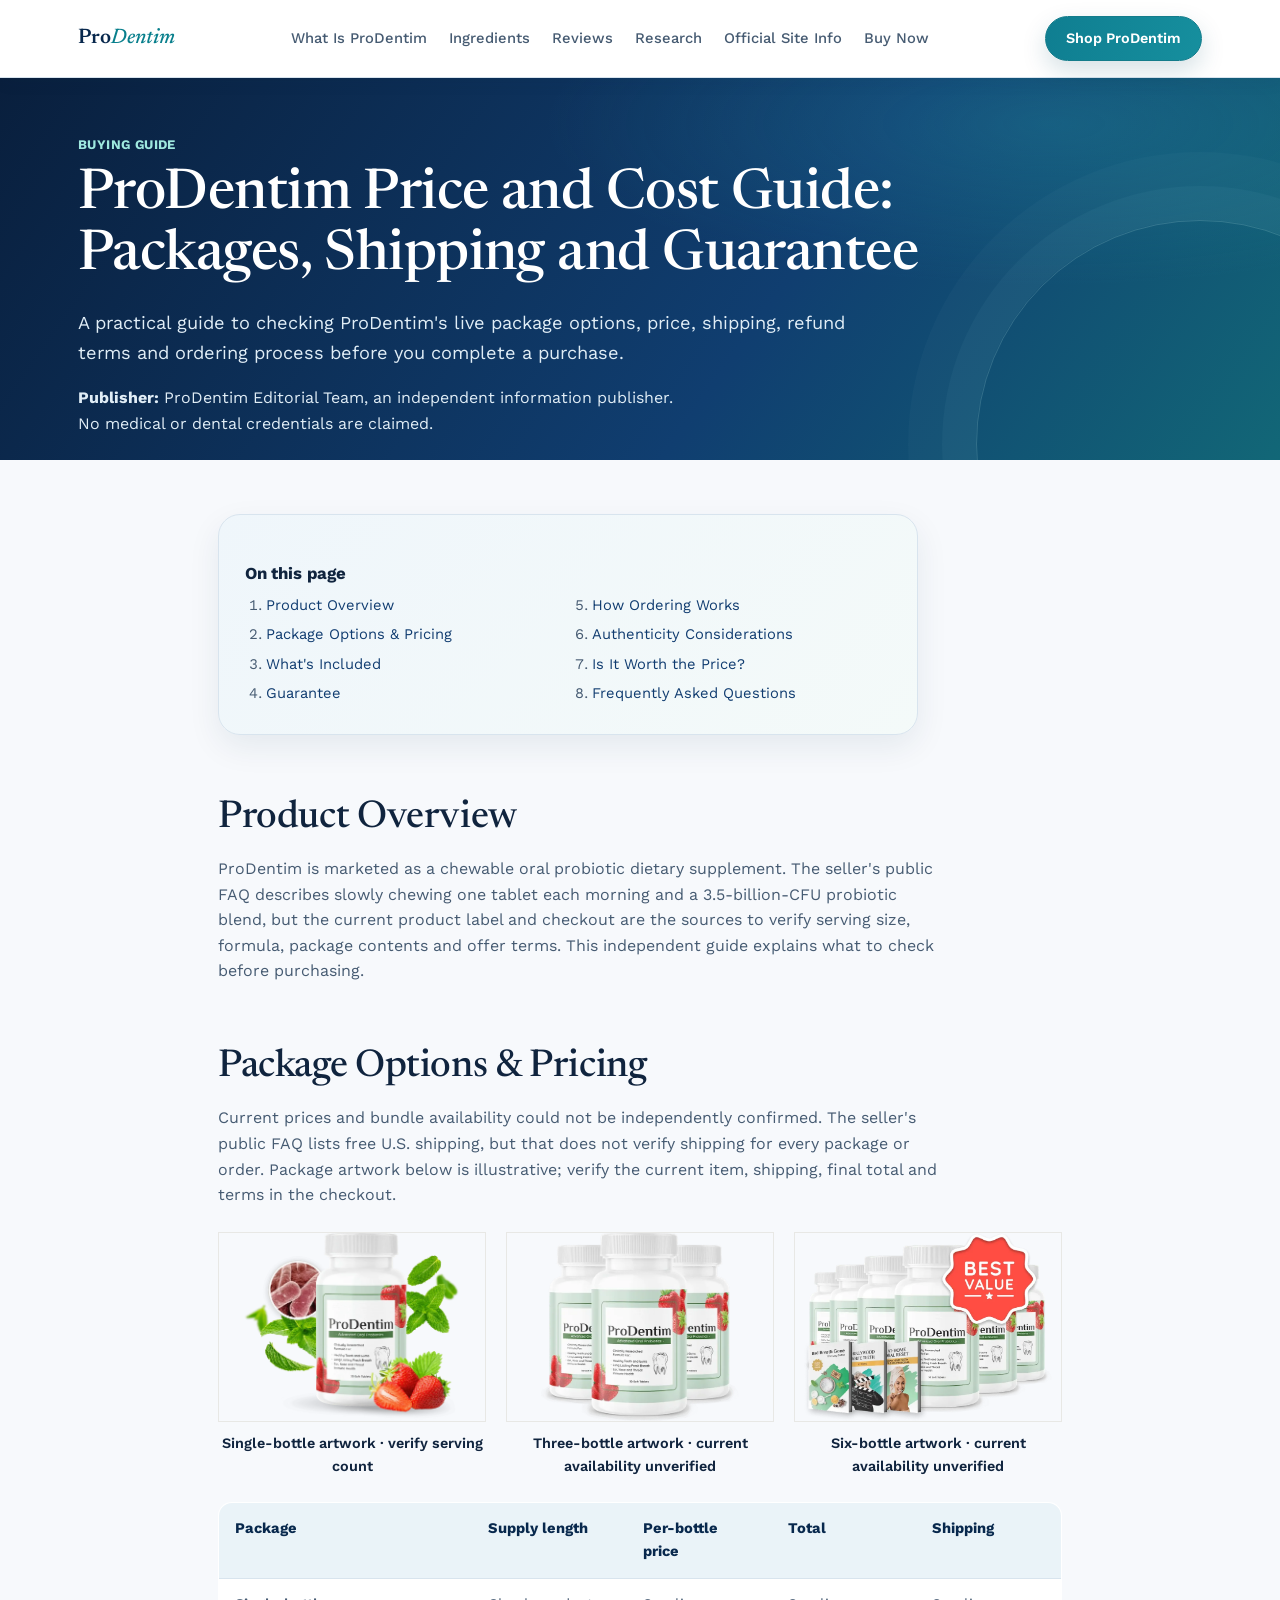
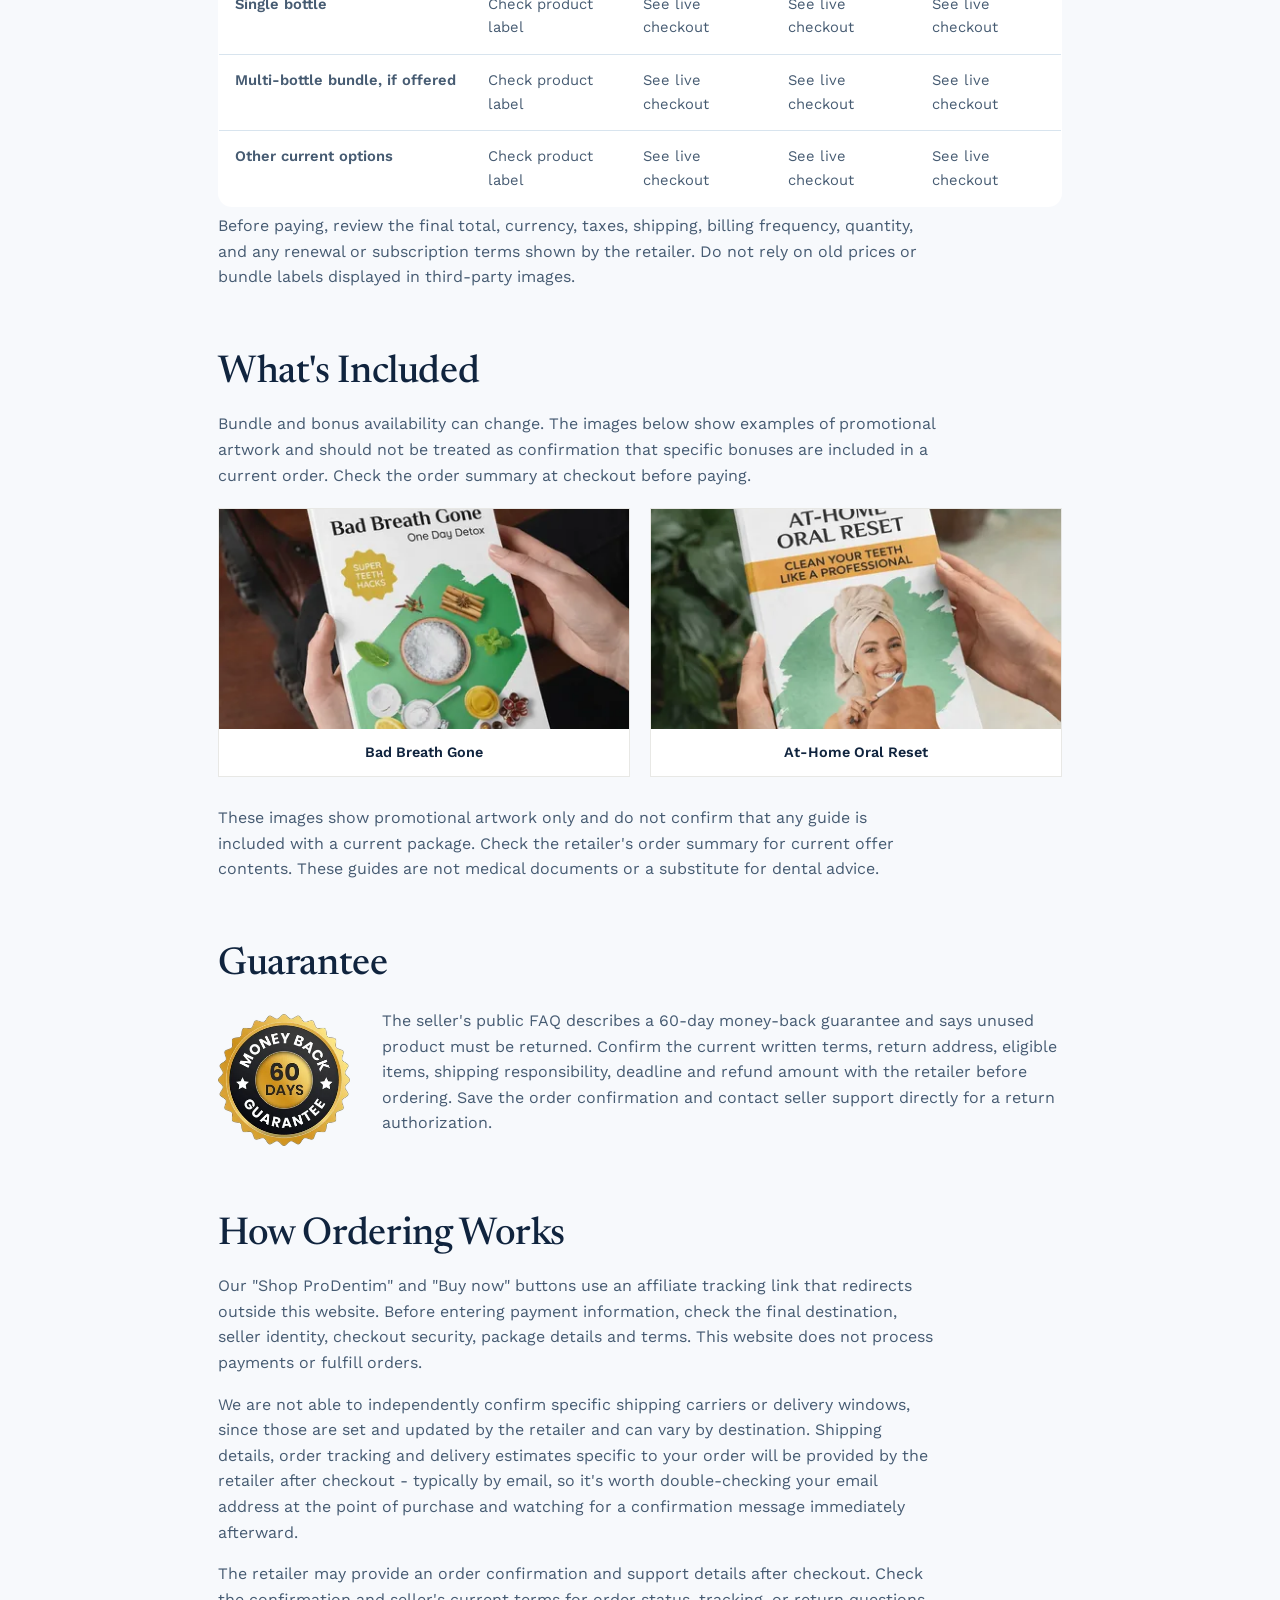
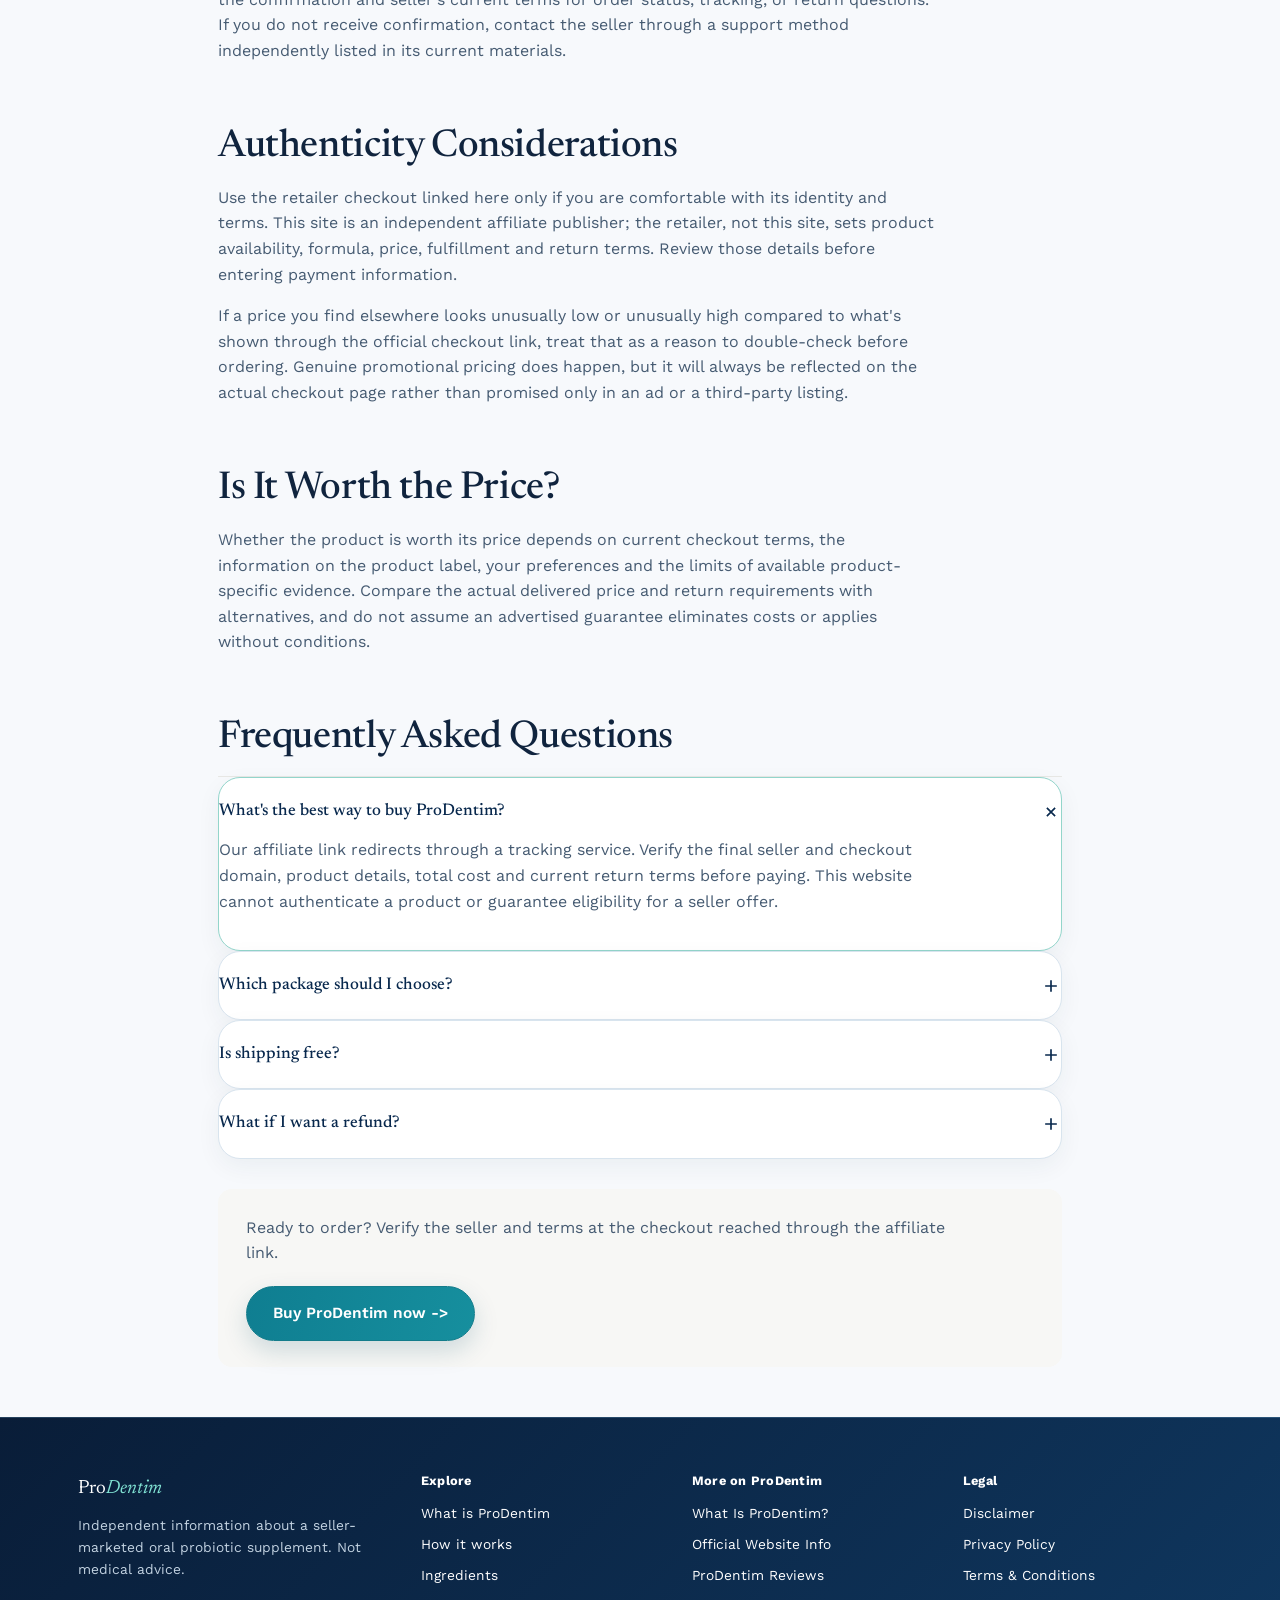
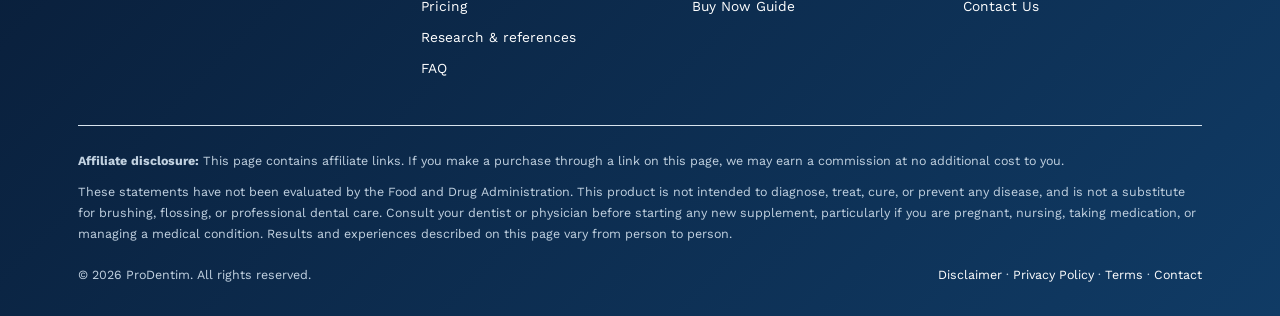
==== commit 22ad660d: "Fix text encoding and website content issues Co-authored-by: Copilot <223556219+Copilot@users.norepl" ====
--- a/buy-now.html
+++ b/buy-now.html
@@ -388,21 +388,21 @@
           <source srcset="assets/images/prodentim-bottle-oral-probiotic-supplement.webp" type="image/webp">
           <img src="assets/images/prodentim-bottle-oral-probiotic-supplement.png" alt="One bottle of ProDentim oral probiotic" loading="lazy" decoding="async" width="460" height="500">
         </picture>
-        <figcaption>Single-bottle artwork Â· verify serving count</figcaption>
+        <figcaption>Single-bottle artwork · verify serving count</figcaption>
       </figure>
       <figure>
         <picture>
           <source srcset="assets/images/prodentim-three-bottles-90-day-supply.webp" type="image/webp">
           <img src="assets/images/prodentim-three-bottles-90-day-supply.png" alt="Three bottles of ProDentim" loading="lazy" decoding="async" width="500" height="500">
         </picture>
-        <figcaption>Three-bottle artwork Â· current availability unverified</figcaption>
+        <figcaption>Three-bottle artwork · current availability unverified</figcaption>
       </figure>
       <figure>
         <picture>
           <source srcset="assets/images/prodentim-six-bottles-best-value-bundle.webp" type="image/webp">
           <img src="assets/images/prodentim-six-bottles-best-value-bundle.png" alt="Promotional artwork depicting a six-bottle ProDentim bundle" loading="lazy" decoding="async" width="800" height="600">
         </picture>
-        <figcaption>Six-bottle artwork Â· current availability unverified</figcaption>
+        <figcaption>Six-bottle artwork · current availability unverified</figcaption>
       </figure>
     </div>
     <div class="table-wrap">
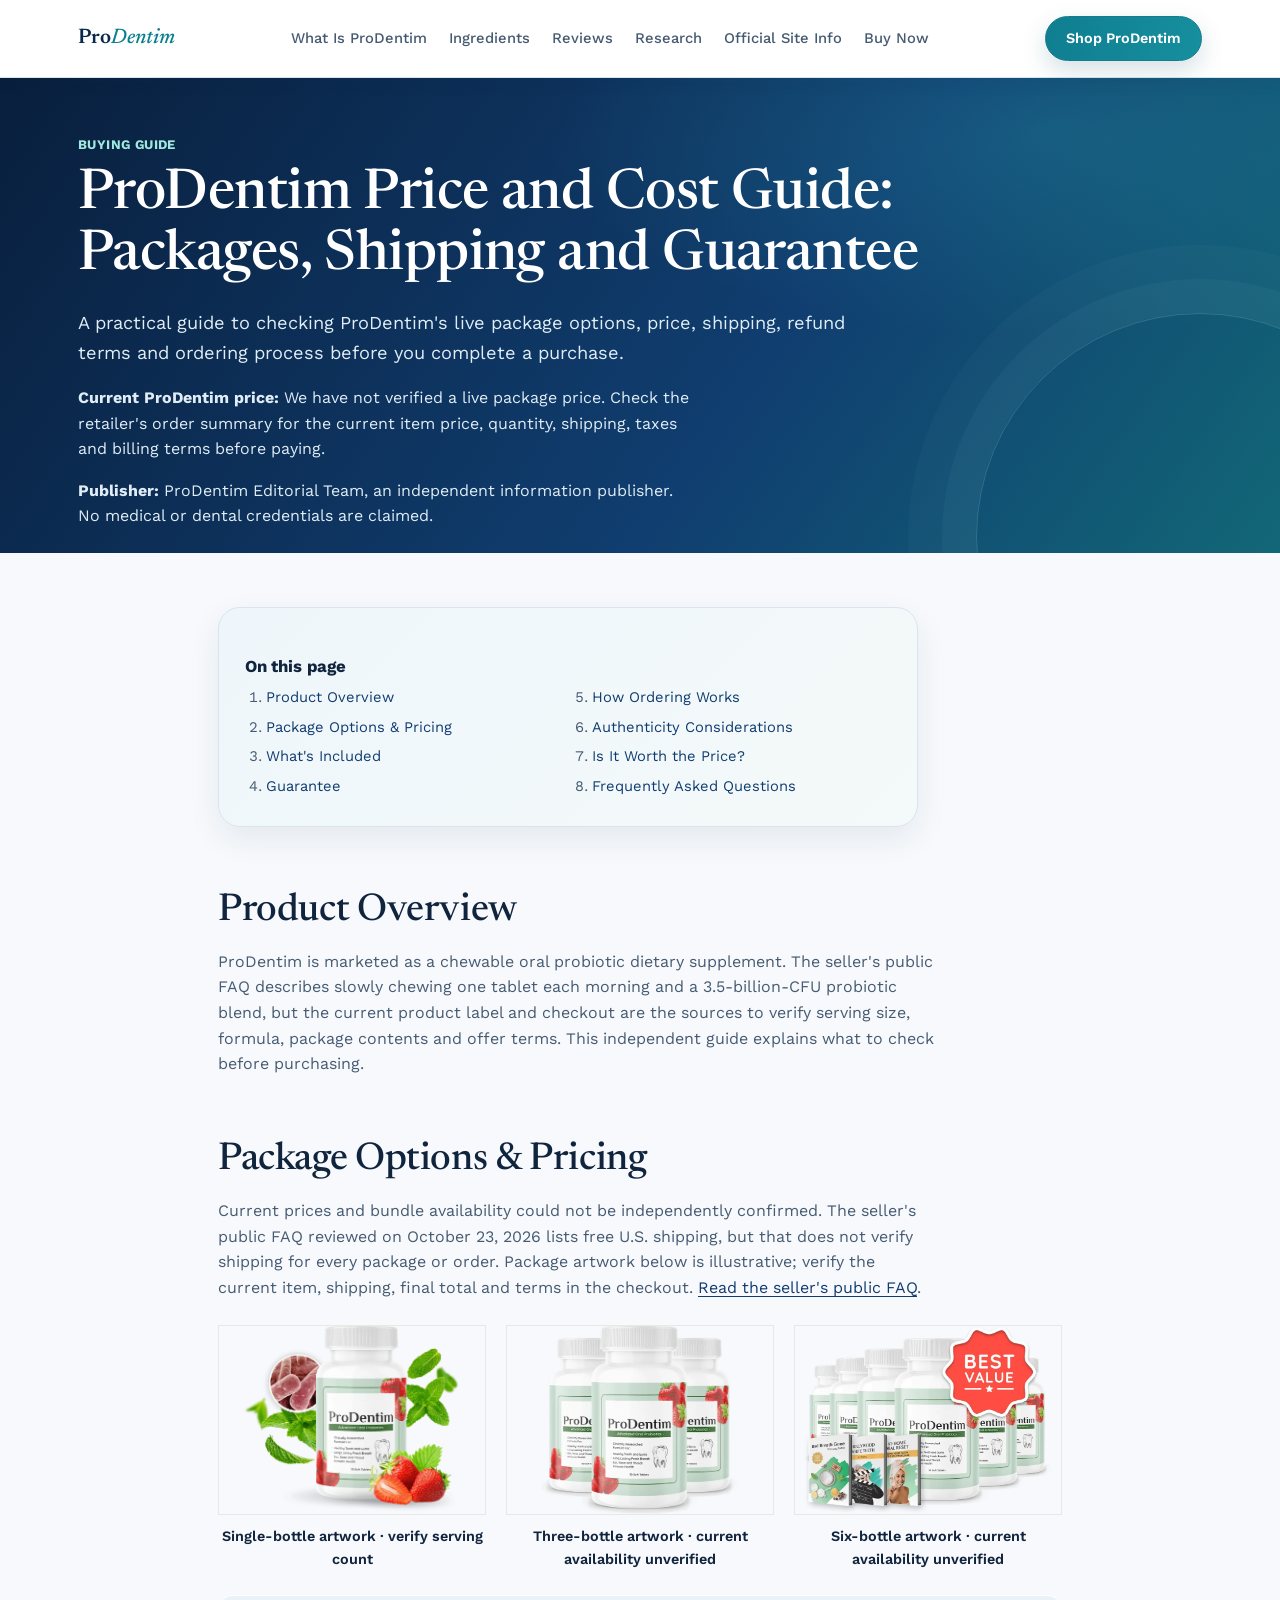
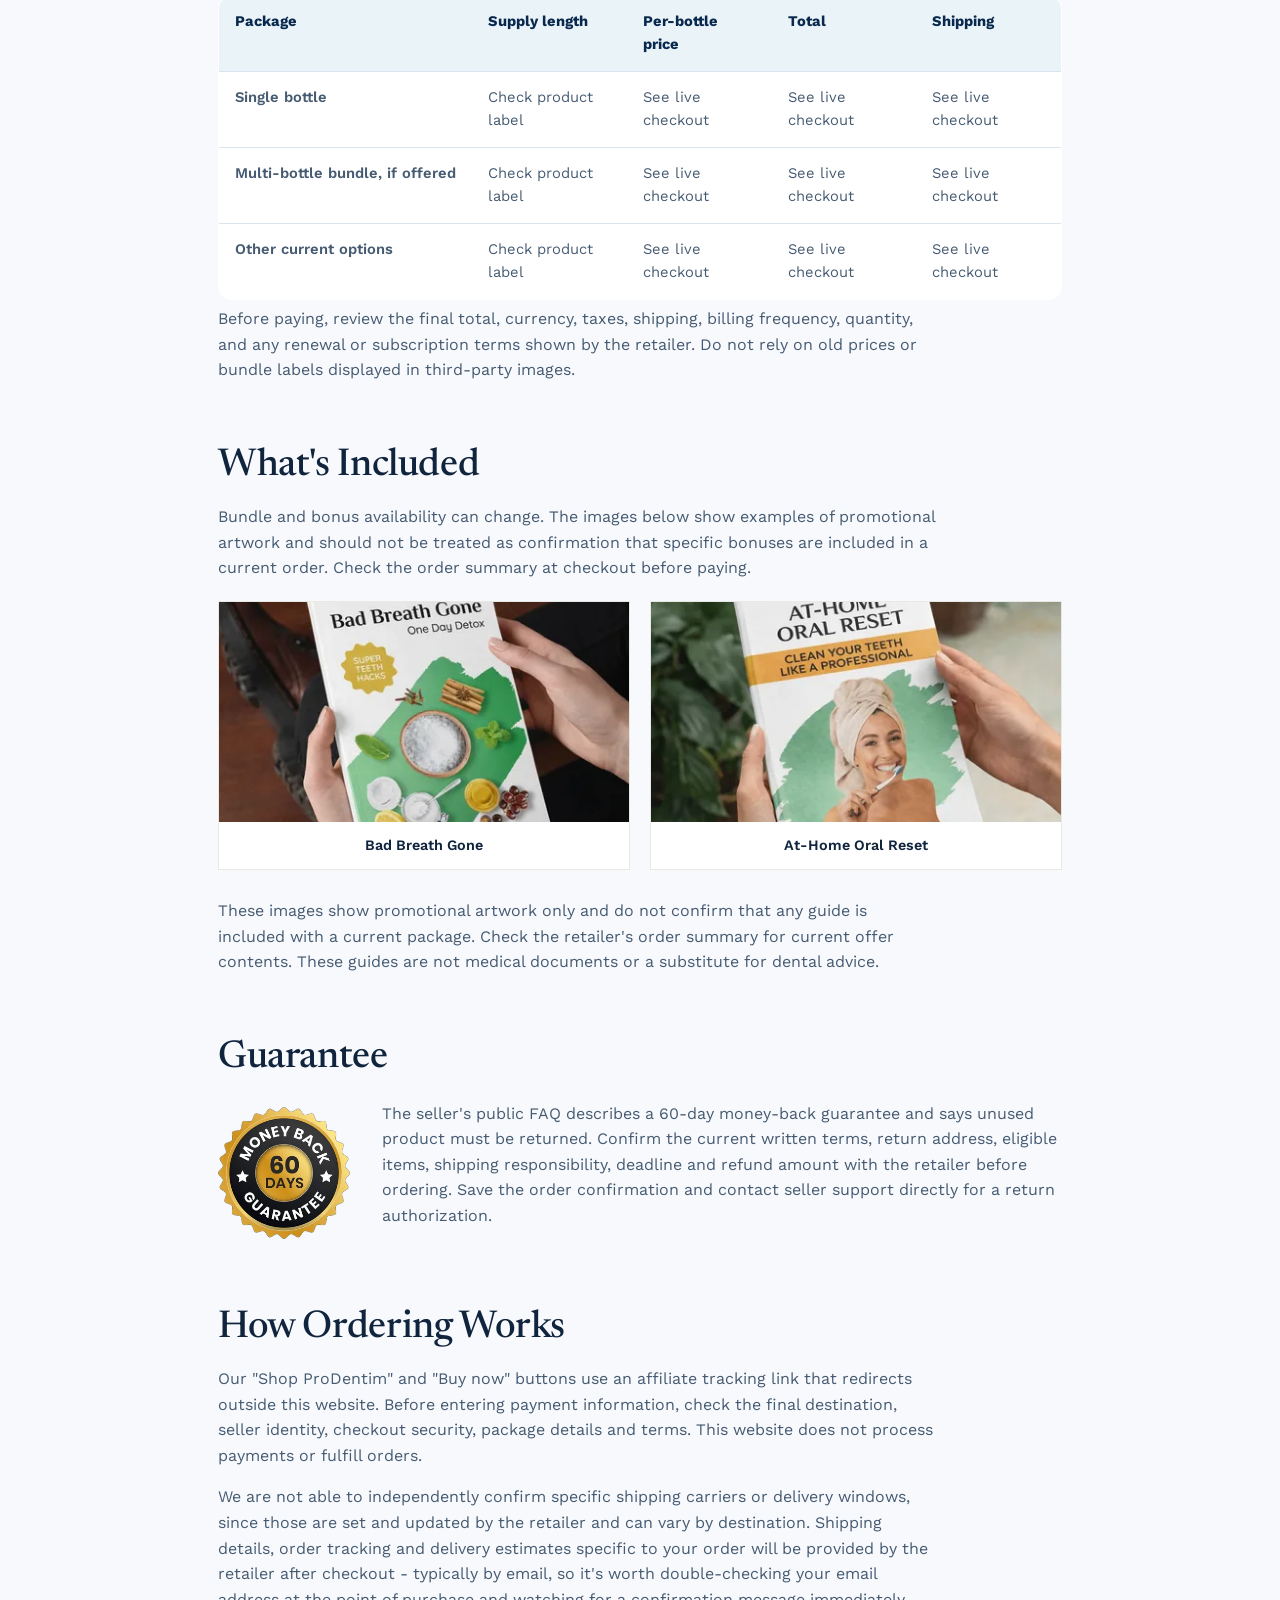
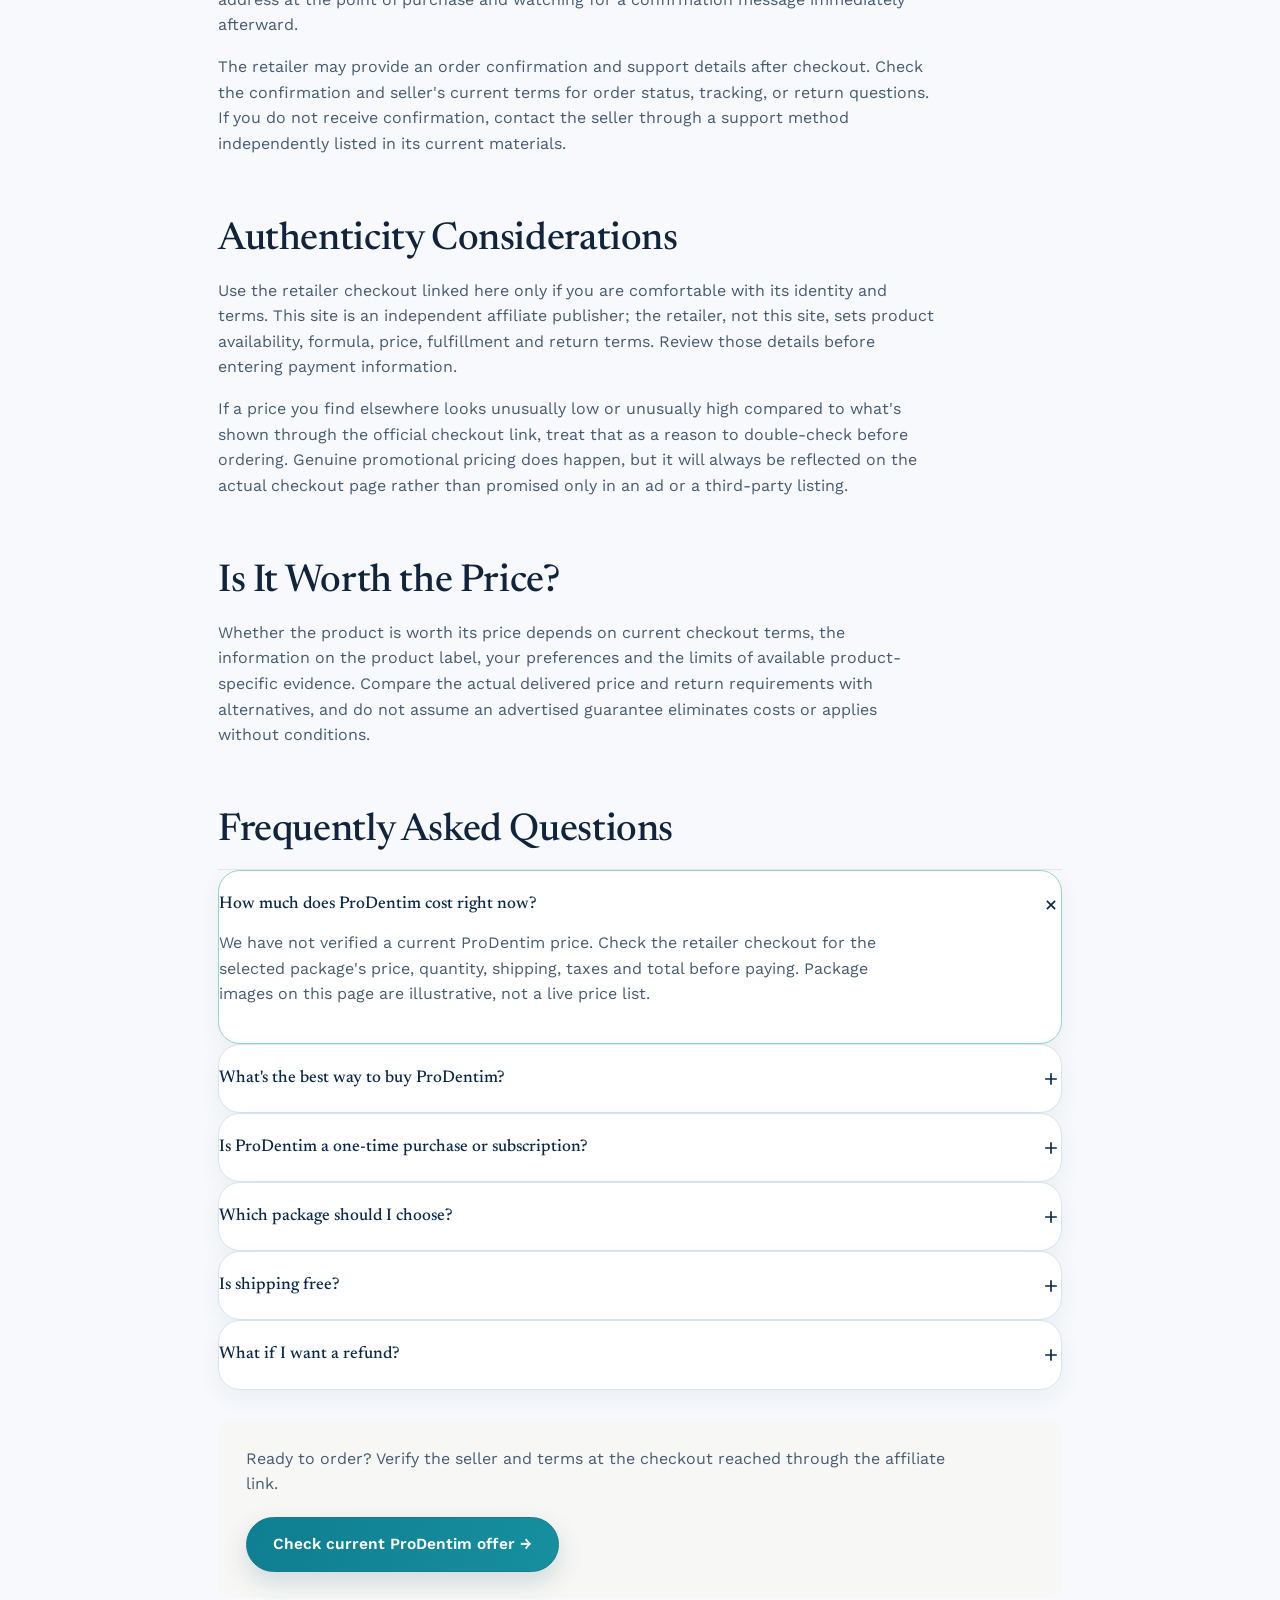
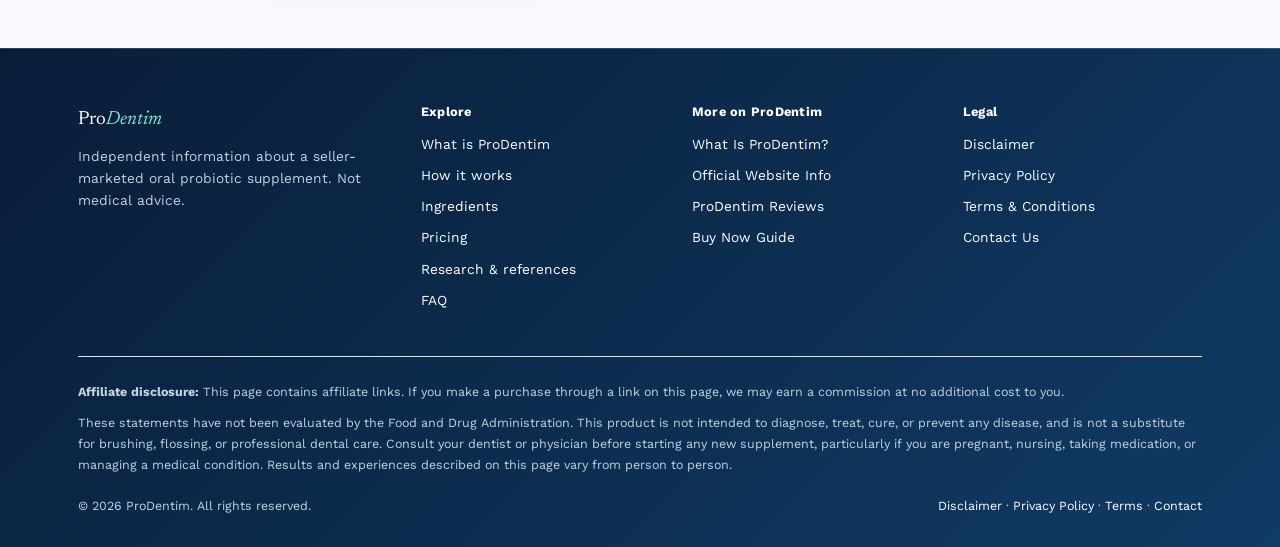
==== commit bfdd8b2e: "Refresh ProDentim SEO and IndexNow support Co-authored-by: Copilot <223556219+Copilot@users.noreply." ====
--- a/buy-now.html
+++ b/buy-now.html
@@ -4,20 +4,20 @@
 <meta charset="UTF-8">
 <meta name="viewport" content="width=device-width, initial-scale=1.0">
 <title>ProDentim Price &amp; Cost: Verify Current Offer Details</title>
-<meta name="description" content="Check where to confirm ProDentim's current package price, shipping, supply details and refund terms. Offer details can change and are verified at the retailer checkout.">
+<meta name="description" content="Check ProDentim prices, packages, shipping and refunds. Current prices are not verified here; confirm the total and terms at retailer checkout.">
 <link rel="canonical" href="https://www.priodentim.com/buy-now">
 <meta name="robots" content="index, follow">
 <meta name="author" content="ProDentim Editorial Team">
 <meta property="og:type" content="article">
 <meta property="og:site_name" content="ProDentim">
 <meta property="og:title" content="ProDentim Price &amp; Cost: Verify Current Offer Details">
-<meta property="og:description" content="Check where to confirm ProDentim's current package price, shipping, supply details and refund terms. Offer details can change and are verified at the retailer checkout.">
+<meta property="og:description" content="Check ProDentim prices, packages, shipping and refunds. Current prices are not verified here; confirm the total and terms at retailer checkout.">
 <meta property="og:url" content="https://www.priodentim.com/buy-now">
 <meta property="og:image" content="https://www.priodentim.com/assets/images/prodentim-bottle-oral-probiotic-supplement.png">
 <meta property="og:locale" content="en_US">
 <meta name="twitter:card" content="summary_large_image">
 <meta name="twitter:title" content="ProDentim Price &amp; Cost: Verify Current Offer Details">
-<meta name="twitter:description" content="Check where to confirm ProDentim's current package price, shipping, supply details and refund terms. Offer details can change and are verified at the retailer checkout.">
+<meta name="twitter:description" content="Check ProDentim prices, packages, shipping and refunds. Current prices are not verified here; confirm the total and terms at retailer checkout.">
 <meta name="twitter:image" content="https://www.priodentim.com/assets/images/prodentim-bottle-oral-probiotic-supplement.png">
 <link rel="icon" href="assets/images/prodentim-bottle-oral-probiotic-supplement.webp" type="image/webp">
 <link rel="preconnect" href="https://fonts.googleapis.com">
@@ -33,7 +33,7 @@
       "@id": "https://www.priodentim.com/buy-now#webpage",
       "url": "https://www.priodentim.com/buy-now",
       "name": "ProDentim Price & Cost: Verify Current Offer Details",
-      "description": "Check where to confirm ProDentim's current package price, shipping, supply details and refund terms. Offer details can change and are verified at the retailer checkout.",
+      "description": "Check ProDentim prices, packages, shipping and refunds. Current prices are not verified here; confirm the total and terms at retailer checkout.",
       "isPartOf": { "@id": "https://www.priodentim.com/#website" }
     },
     {
@@ -357,6 +357,7 @@
     <div class="kicker">Buying Guide</div>
     <h1 id="main-content">ProDentim Price and Cost Guide: Packages, Shipping and Guarantee</h1>
     <p class="lede">A practical guide to checking ProDentim's live package options, price, shipping, refund terms and ordering process before you complete a purchase.</p>
+    <p><strong>Current ProDentim price:</strong> We have not verified a live package price. Check the retailer's order summary for the current item price, quantity, shipping, taxes and billing terms before paying.</p>
     <p><strong>Publisher:</strong> ProDentim Editorial Team, an independent information publisher. No medical or dental credentials are claimed.</p>
   </div>
 </section>
@@ -381,7 +382,7 @@
     <p>ProDentim is marketed as a chewable oral probiotic dietary supplement. The seller's public FAQ describes slowly chewing one tablet each morning and a 3.5-billion-CFU probiotic blend, but the current product label and checkout are the sources to verify serving size, formula, package contents and offer terms. This independent guide explains what to check before purchasing.</p>
 
     <h2 id="packages">Package Options &amp; Pricing</h2>
-    <p>Current prices and bundle availability could not be independently confirmed. The seller's public FAQ lists free U.S. shipping, but that does not verify shipping for every package or order. Package artwork below is illustrative; verify the current item, shipping, final total and terms in the checkout.</p>
+    <p>Current prices and bundle availability could not be independently confirmed. The seller's public FAQ reviewed on October 23, 2026 lists free U.S. shipping, but that does not verify shipping for every package or order. Package artwork below is illustrative; verify the current item, shipping, final total and terms in the checkout. <a href="https://prodentim.com/text.php" target="_blank" rel="noopener">Read the seller's public FAQ</a>.</p>
     <div class="package-image-grid" aria-label="ProDentim package options">
       <figure>
         <picture>
@@ -461,8 +462,16 @@
     <h2 id="faq">Frequently Asked Questions</h2>
     <div class="faq">
       <details open>
+        <summary>How much does ProDentim cost right now?<svg class="chev" viewBox="0 0 24 24" fill="none" stroke="currentColor" stroke-width="2" aria-hidden="true"><path d="M12 5v14M5 12h14"/></svg></summary>
+        <div class="a"><p>We have not verified a current ProDentim price. Check the retailer checkout for the selected package's price, quantity, shipping, taxes and total before paying. Package images on this page are illustrative, not a live price list.</p></div>
+      </details>
+      <details>
         <summary>What's the best way to buy ProDentim?<svg class="chev" viewBox="0 0 24 24" fill="none" stroke="currentColor" stroke-width="2" aria-hidden="true"><path d="M12 5v14M5 12h14"/></svg></summary>
         <div class="a"><p>Our affiliate link redirects through a tracking service. Verify the final seller and checkout domain, product details, total cost and current return terms before paying. This website cannot authenticate a product or guarantee eligibility for a seller offer.</p></div>
+      </details>
+      <details>
+        <summary>Is ProDentim a one-time purchase or subscription?<svg class="chev" viewBox="0 0 24 24" fill="none" stroke="currentColor" stroke-width="2" aria-hidden="true"><path d="M12 5v14M5 12h14"/></svg></summary>
+        <div class="a"><p>We could not verify the current billing model. Before submitting payment, check the order summary for a one-time charge, recurring billing, renewal dates and cancellation terms.</p></div>
       </details>
       <details>
         <summary>Which package should I choose?<svg class="chev" viewBox="0 0 24 24" fill="none" stroke="currentColor" stroke-width="2" aria-hidden="true"><path d="M12 5v14M5 12h14"/></svg></summary>
@@ -480,7 +489,7 @@
 
     <div class="inline-cta">
       <p>Ready to order? Verify the seller and terms at the checkout reached through the affiliate link.</p>
-      <a class="btn btn-primary" href="https://3ca2e4vkmg607u0j-jn0odqj1n.hop.clickbank.net" target="_blank" rel="nofollow sponsored noopener">Buy ProDentim now  -> </a>
+      <a class="btn btn-primary" href="https://3ca2e4vkmg607u0j-jn0odqj1n.hop.clickbank.net" target="_blank" rel="nofollow sponsored noopener">Check current ProDentim offer &rarr;</a>
     </div>
   </div>
 </article>
